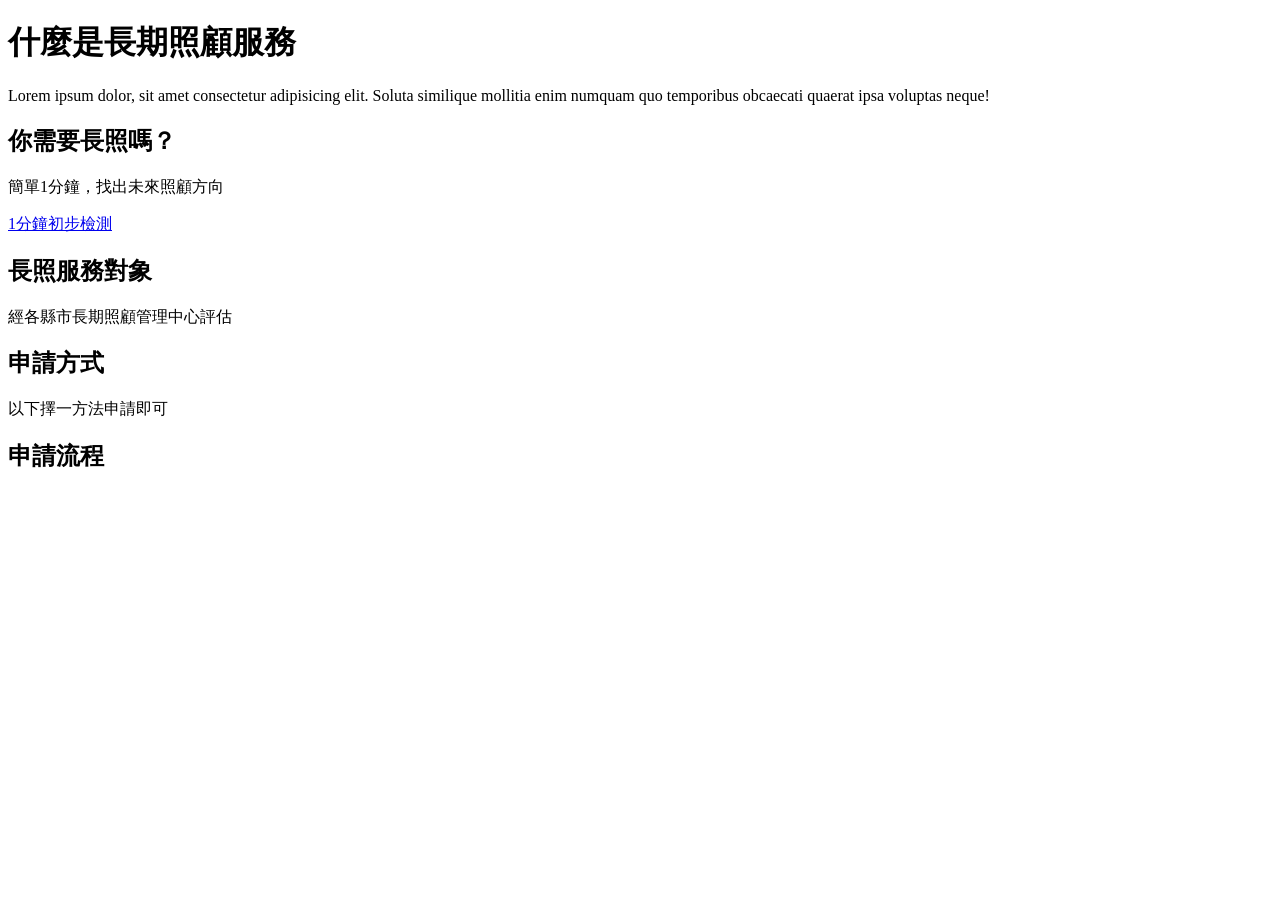
==== apply.html @ 3892841f "明天要做" ====
<!DOCTYPE html>
<html lang="zh-TW">

<head>
    <meta charset="UTF-8">
    <meta name="viewport" content="width=device-width, initial-scale=1.0">
    <title>長照資訊網</title>
</head>

<body>
    <div class="site-wrapper">
        <!-- 頁首2個導覽列 -->
        <header>
            <div class="header-top"></div>
            <div class="main-nav"></div>
        </header>

        <!-- 內容區 -->
        <main>
            <!-- 長照說明 -->
            <div class="apply-intro">
                <h1>什麼是長期照顧服務</h1>
                <p>Lorem ipsum dolor, sit amet consectetur adipisicing elit. Soluta similique mollitia enim numquam quo
                    temporibus obcaecati quaerat ipsa voluptas neque!</p>
            </div>
            <!-- 自我檢測 -->
            <div class="self-check">
                <h2>你需要長照嗎？</h2>
                <p>簡單1分鐘，找出未來照顧方向</p>
                <a href="#">1分鐘初步檢測</a>
            </div>
            <!-- 長照服務對象 -->
             <div class="users">
                <h2>長照服務對象</h2>
                <p>經各縣市長期照顧管理中心評估</p>
                <!-- 服務對象卡片 -->
                <div class="users-object"></div>
             </div>
             <!-- 申請方式 -->
              <div class="method">
                <h2>申請方式</h2>
                <p>以下擇一方法申請即可</p>
                <!-- 申請方式卡片 -->
                 <div class="method-object"></div>
              </div>
              <!-- 申請流程 -->
               <div class="process">
                <h2>申請流程</h2>
                <!-- 申請流程卡片 -->
                <div class="process-object"></div>
               </div>
        </main>

        <!-- 頁尾 -->
        <footer>
            <div class="footer-info"></div>
            <div class="copyright"></div>
        </footer>
    </div>
</body>

</html>
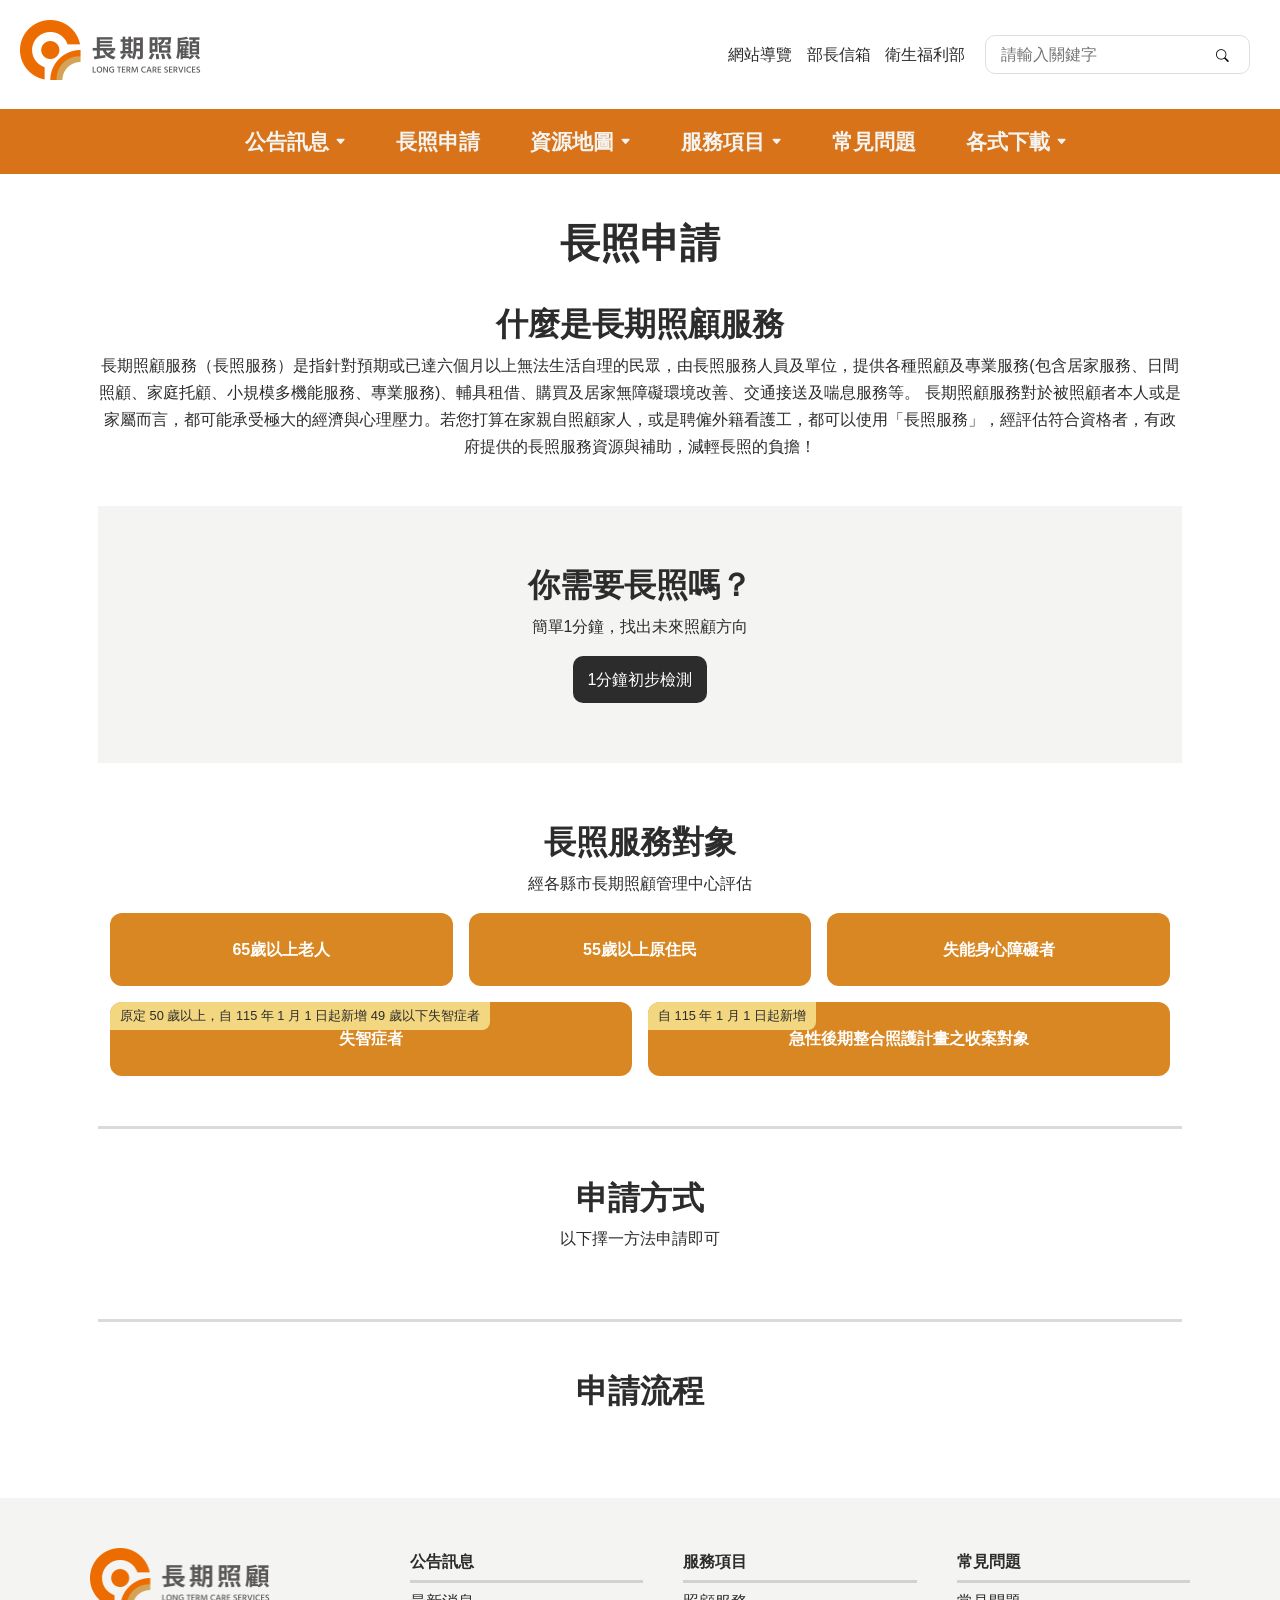
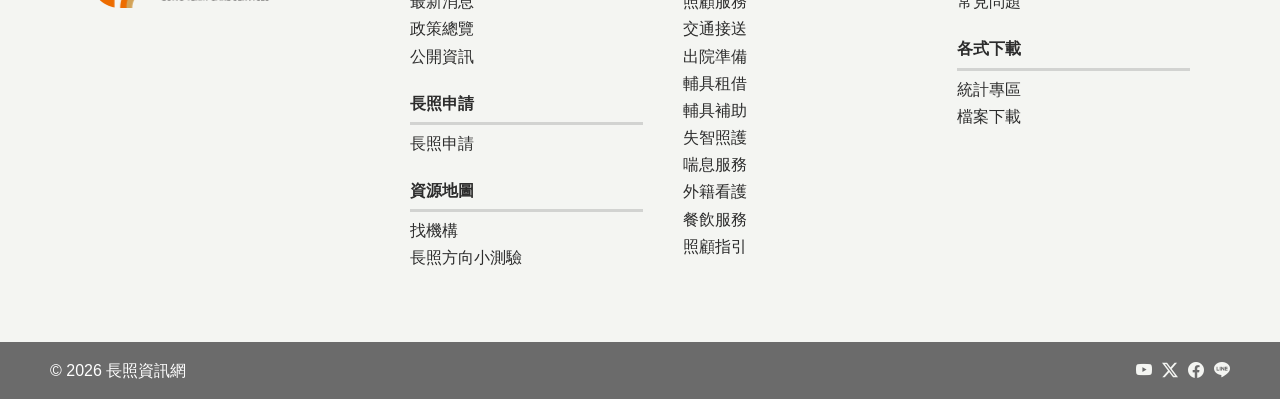
==== commit 43192b27: "長照申請頁版面置中並新增一部分樣式" ====
--- a/apply.html
+++ b/apply.html
@@ -4,59 +4,607 @@
 <head>
     <meta charset="UTF-8">
     <meta name="viewport" content="width=device-width, initial-scale=1.0">
-    <title>長照資訊網</title>
+    <title>長照申請｜長照資訊網</title>
+
+    <!-- Bootstrap5 CSS+Bundle -->
+    <link href="https://cdn.jsdelivr.net/npm/bootstrap@5.1.1/dist/css/bootstrap.min.css" rel="stylesheet"
+        integrity="sha384-F3w7mX95PdgyTmZZMECAngseQB83DfGTowi0iMjiWaeVhAn4FJkqJByhZMI3AhiU" crossorigin="anonymous">
+    <script src="https://cdn.jsdelivr.net/npm/bootstrap@5.0.0/dist/js/bootstrap.bundle.min.js"
+        integrity="sha384-p34f1UUtsS3wqzfto5wAAmdvj+osOnFyQFpp4Ua3gs/ZVWx6oOypYoCJhGGScy+8"
+        crossorigin="anonymous"></script>
+
+    <!-- Bootstrap icons -->
+    <link rel="stylesheet" href="https://cdn.jsdelivr.net/npm/bootstrap-icons@1.13.1/font/bootstrap-icons.min.css">
+
+    <!-- header+footer css -->
+    <link rel="stylesheet" href="./css/header+footer.css">
+
+    <!-- index css -->
+    <link rel="stylesheet" href="./css/apply.css">
+
+    <!-- 瀏覽器favicon -->
+    <link rel="icon" href="./image/favicon.png">
 </head>
 
 <body>
     <div class="site-wrapper">
-        <!-- 頁首2個導覽列 -->
+        <!-- 頁首導覽列 -->
         <header>
-            <div class="header-top"></div>
-            <div class="main-nav"></div>
+            <!-- ====== -->
+            <!-- 電腦版 -->
+            <!-- ====== -->
+            <div class="desktop-header">
+
+                <!-- 第1個導覽列 -->
+                <div class="header-top">
+
+                    <!-- logo -->
+                    <a class="logo" href="./index.html">
+                        <h1><img src="./image/logo.png" alt="長照資訊網"></h1>
+                    </a>
+
+                    <!-- 上方選單最右側 -->
+                    <div class="desktop-quick-links">
+
+                        <!-- 工具連結 -->
+                        <div class="header-links">
+                            <a href="#">網站導覽</a>
+                            <a href="https://www.email.mohw.gov.tw/">部長信箱</a>
+                            <a href="https://www.mohw.gov.tw/">衛生福利部</a>
+                        </div>
+
+                        <!-- 搜尋 -->
+                        <form class="search-form">
+                            <input type="search" id="search" placeholder="請輸入關鍵字">
+                            <button type="submit"><i class="bi bi-search"></i></button>
+                        </form>
+
+                    </div>
+
+                </div>
+
+            </div>
+
+            <!-- ====== -->
+            <!-- 手機版 -->
+            <!-- ====== -->
+            <div class="mobile-header">
+
+                <!-- 手機上方 -->
+                <div class="mobile-header-top">
+                    <!-- 搜尋 -->
+                    <button type="button" class="mobile-search">
+                        <i class="bi bi-search"></i>
+                    </button>
+                    <!-- Logo -->
+                    <a class="logo" href="./index.html">
+                        <img src="./image/logo.png" alt="長照服務專區">
+                    </a>
+                    <!-- 漢堡按鈕 -->
+                    <button type="button" class="menu-button">
+                        <i class="bi bi-list"></i>
+                    </button>
+                </div>
+
+                <!-- 搜尋框 -->
+                <form class="mobile-search-form">
+                    <div class="mobile-search-content">
+                        <label for="mobile-search">網站搜尋</label>
+                        <input type="search" id="mobile-search" placeholder="請輸入關鍵字">
+                        <button type="submit">搜尋</button>
+                    </div>
+                </form>
+
+                <!-- 手機選單 -->
+                <nav class="mobile-nav">
+
+                    <!-- 主要導覽列 -->
+                    <ul class="mobile-main-menu">
+
+                        <!-- 公告訊息 -->
+                        <li class="mobile-menu-title">
+                            <div class="mobile-main-menu-btn">
+                                <button type="button" class="menu-title">
+                                    公告訊息 <i class="bi bi-chevron-right"></i>
+                                </button>
+                            </div>
+                            <ul>
+                                <li><a href="./notice.html?category=news">最新消息</a></li>
+                                <li><a href="./notice.html?category=policy">政策總覽</a></li>
+                                <li><a href="./notice.html?category=info">公開資訊</a></li>
+                            </ul>
+                        </li>
+
+                        <!-- 長照申請 -->
+                        <li class="mobile-menu-title">
+                            <a href="./apply.html">長照申請</a>
+                        </li>
+
+                        <!-- 資源地圖 -->
+                        <li class="mobile-menu-title">
+                            <div class="mobile-main-menu-btn">
+                                <button type="button" class="menu-title">
+                                    資源地圖
+                                    <i class="bi bi-chevron-right"></i>
+                                </button>
+                            </div>
+                            <ul>
+                                <li><a href="./find.html">找機構</a></li>
+                                <li><a href="./self-check.html">長照方向小測驗</a></li>
+                            </ul>
+                        </li>
+
+                        <!-- 服務項目 -->
+                        <li class="mobile-menu-title">
+                            <div class="mobile-main-menu-btn">
+                                <button type="button" class="menu-title">
+                                    服務項目
+                                    <i class="bi bi-chevron-right"></i>
+                                </button>
+                            </div>
+                            <ul>
+                                <li>
+                                    <button type="button" class="menu-subtitle">
+                                        照顧服務
+                                    </button>
+                                    <ul>
+                                        <li><a href="#">居家服務</a></li>
+                                        <li><a href="#">日間照顧</a></li>
+                                        <li><a href="#">家庭托顧</a></li>
+                                        <li><a href="#">住宿式長照</a></li>
+                                        <li><a href="#">小規模多機能</a></li>
+                                        <li><a href="#">社區整體照顧</a></li>
+                                    </ul>
+                                </li>
+                                <li>
+                                    <button type="button" class="menu-subtitle">
+                                        輔具相關
+                                    </button>
+                                    <ul>
+                                        <li><a href="#">輔具租借</a></li>
+                                        <li><a href="#">輔具補助</a></li>
+                                    </ul>
+                                </li>
+                                <li>
+                                    <button type="button" class="menu-subtitle">
+                                        其他服務
+                                    </button>
+                                    <ul>
+                                        <li><a href="#">交通接送</a></li>
+                                        <li><a href="#">出院準備</a></li>
+                                        <li><a href="#">失智照護</a></li>
+                                        <li><a href="#">喘息服務</a></li>
+                                        <li><a href="#">外籍看護</a></li>
+                                        <li><a href="#">餐飲服務</a></li>
+                                        <li><a href="#">照顧指引</a></li>
+                                    </ul>
+                                </li>
+                            </ul>
+                        </li>
+
+                        <!-- 常見問題 -->
+                        <li class="mobile-menu-title">
+                            <a href="#">常見問題</a>
+                        </li>
+
+                        <!-- 各式下載 -->
+                        <li class="mobile-menu-title">
+                            <div class="mobile-main-menu-btn">
+                                <button type="button" class="menu-title">
+                                    各式下載
+                                    <i class="bi bi-chevron-right"></i>
+                                </button>
+                            </div>
+                            <ul>
+                                <li>
+                                    <button type="button" class="menu-subtitle">
+                                        統計專區
+                                    </button>
+                                    <ul>
+                                        <li><a href="#">長照3.0相關統計表</a></li>
+                                        <li><a href="#">長照2.0相關統計表</a></li>
+                                    </ul>
+                                </li>
+                                <li>
+                                    <button type="button" class="menu-subtitle">
+                                        檔案下載
+                                    </button>
+                                    <ul>
+                                        <li><a href="#">長照識別LOGO及相關標章</a></li>
+                                        <li><a href="#">各式影音、平面文宣及活動</a></li>
+                                        <li><a href="#">授權說明</a></li>
+                                    </ul>
+                                </li>
+                            </ul>
+                        </li>
+                    </ul>
+
+                    <!-- 次要導覽列 -->
+                    <div class="mobile-quick-links">
+                        <a href="#">網站導覽</a>
+                        <a href="#">部長信箱</a>
+                        <a href="#">衛生福利部</a>
+                    </div>
+                </nav>
+
+            </div>
+
         </header>
+
+        <!-- 電腦版第2個導覽列 -->
+        <nav class="main-nav">
+            <ul>
+                <!-- 公告訊息 -->
+                <li>
+                    <button type="button">公告訊息 <i class="bi bi-caret-down-fill"></i></button>
+                    <ul class="submenu">
+                        <li><a href="./notice.html?category=news">最新消息</a></li>
+                        <li><a href="./notice.html?category=policy">政策總覽</a></li>
+                        <li><a href="./notice.html?category=info">公開資訊</a></li>
+                    </ul>
+                </li>
+
+                <!-- 長照申請 -->
+                <li>
+                    <a href="./apply.html">長照申請</a>
+                </li>
+
+                <!-- 資源地圖 -->
+                <li>
+                    <button type="button">資源地圖 <i class="bi bi-caret-down-fill"></i></button>
+                    <ul class="submenu">
+                        <li><a href="./find.html">找機構</a></li>
+                        <li><a href="./self-check.html">長照方向小測驗</a></li>
+                    </ul>
+                </li>
+
+
+                <!-- 服務項目 -->
+                <li class="mega-menu">
+                    <button type="button">服務項目 <i class="bi bi-caret-down-fill"></i></button>
+                    <ul class="mega-menu-list">
+
+                        <!-- 照顧服務 -->
+                        <li>
+                            <button type="button">照顧服務</button>
+                            <ul class="mega-submenu">
+                                <li><a href="#">居家服務</a></li>
+                                <li><a href="#">日間照顧</a></li>
+                                <li><a href="#">家庭托顧</a></li>
+                                <li><a href="#">住宿式長照</a></li>
+                                <li><a href="#">小規模多機能</a></li>
+                                <li><a href="#">社區整體照顧</a></li>
+                            </ul>
+                        </li>
+
+                        <!-- 輔具相關 -->
+                        <li>
+                            <button type="button">輔具相關</button>
+                            <ul class="mega-submenu">
+                                <li><a href="#">輔具租借</a></li>
+                                <li><a href="#">輔具補助</a></li>
+                            </ul>
+                        </li>
+
+                        <!-- 其他服務 -->
+                        <li>
+                            <button type="button">其他服務</button>
+                            <ul class="mega-submenu">
+                                <li><a href="#">交通接送</a></li>
+                                <li><a href="#">出院準備</a></li>
+                                <li><a href="#">失智照護</a></li>
+                                <li><a href="#">喘息服務</a></li>
+                                <li><a href="#">外籍看護</a></li>
+                                <li><a href="#">餐飲服務</a></li>
+                                <li><a href="#">照顧指引</a></li>
+                            </ul>
+                        </li>
+
+                    </ul>
+                </li>
+
+                <!-- 常見問題 -->
+                <li>
+                    <a href="#">常見問題</a>
+                </li>
+
+                <!-- 各式下載 -->
+                <li class="mega-menu">
+                    <button type="button">各式下載 <i class="bi bi-caret-down-fill"></i></button>
+                    <ul class="mega-menu-list">
+                        <!-- 統計專區 -->
+                        <li>
+                            <button type="button">統計專區</button>
+                            <ul class="mega-submenu">
+                                <li><a href="#">長照3.0相關統計表</a></li>
+                                <li><a href="#">長照2.0相關統計表</a></li>
+                            </ul>
+                        </li>
+                        <!-- 檔案下載 -->
+                        <li>
+                            <button type="button">檔案下載</button>
+                            <ul class="mega-submenu">
+                                <li><a href="#">長照識別LOGO及相關標章</a></li>
+                                <li><a href="#">各式影音、平面文宣及活動</a></li>
+                                <li><a href="#">授權說明</a></li>
+                            </ul>
+                        </li>
+                    </ul>
+                </li>
+            </ul>
+        </nav>
 
         <!-- 內容區 -->
         <main>
-            <!-- 長照說明 -->
-            <div class="apply-intro">
-                <h1>什麼是長期照顧服務</h1>
-                <p>Lorem ipsum dolor, sit amet consectetur adipisicing elit. Soluta similique mollitia enim numquam quo
-                    temporibus obcaecati quaerat ipsa voluptas neque!</p>
+            <div class="main-container">
+                <div class="apply-title">
+                    <h1>長照申請</h1>
+                </div>
+
+                <!-- 長照說明 -->
+                <div class="apply-intro box">
+                    <h2>什麼是長期照顧服務</h2>
+                    <p>長期照顧服務（長照服務）是指針對預期或已達六個月以上無法生活自理的民眾，由長照服務人員及單位，提供各種照顧及專業服務(包含居家服務、日間照顧、家庭托顧、小規模多機能服務、專業服務)、輔具租借、購買及居家無障礙環境改善、交通接送及喘息服務等。
+                        長期照顧服務對於被照顧者本人或是家屬而言，都可能承受極大的經濟與心理壓力。若您打算在家親自照顧家人，或是聘僱外籍看護工，都可以使用「長照服務」，經評估符合資格者，有政府提供的長照服務資源與補助，減輕長照的負擔！
+                    </p>
+                </div>
+
+                <!-- 自我檢測 -->
+                <section class="self-check-section">
+                    <div class="self-check box">
+                        <h2>你需要長照嗎？</h2>
+                        <p>簡單1分鐘，找出未來照顧方向</p>
+                        <a href="#">1分鐘初步檢測</a>
+                    </div>
+                </section>
+
+                <!-- 長照服務對象 -->
+                <div class="users box">
+                    <h2>長照服務對象</h2>
+                    <p>經各縣市長期照顧管理中心評估</p>
+                    <!-- 服務對象卡片 -->
+                    <div class="container">
+                        <div class="row g-3">
+                            <div class="col-12 col-md-4">
+                                <div class="box2">
+                                    <p class="mt-auto">65歲以上老人</p>
+                                </div>
+                            </div>
+                            <div class="col-12 col-md-4">
+                                <div class="box2">
+                                    <p class="mt-auto">55歲以上原住民</p>
+                                </div>
+                            </div>
+                            <div class="col-12 col-md-4">
+                                <div class="box2">
+                                    <p class="mt-auto">失能身心障礙者</p>
+                                </div>
+                            </div>
+                            <div class="col-12 col-md-6">
+                                <div class="box2">
+                                    <small class="card-badge">原定 50 歲以上，自 115 年 1 月 1 日起新增 49 歲以下失智症者</small>
+                                    <p class="mt-auto">失智症者</p>
+                                </div>
+                            </div>
+                            <div class="col-12 col-md-6">
+                                <div class="box2">
+                                    <small class="card-badge">自 115 年 1 月 1 日起新增</small>
+                                    <p class="mt-auto">急性後期整合照護計畫之收案對象</p>
+                                </div>
+                            </div>
+                        </div>
+                    </div>
+                </div>
+
+                <hr>
+
+                <!-- 申請方式 -->
+                <div class="method box">
+                    <h2>申請方式</h2>
+                    <p>以下擇一方法申請即可</p>
+                    <!-- 申請方式卡片 -->
+                    <div class="method-object"></div>
+                </div>
+
+                <hr>
+
+                <!-- 申請流程 -->
+                <div class="process box">
+                    <h2>申請流程</h2>
+                    <!-- 申請流程卡片 -->
+                    <div class="process-object"></div>
+                </div>
             </div>
-            <!-- 自我檢測 -->
-            <div class="self-check">
-                <h2>你需要長照嗎？</h2>
-                <p>簡單1分鐘，找出未來照顧方向</p>
-                <a href="#">1分鐘初步檢測</a>
+    </div>
+    </main>
+
+    <!-- 頁尾 -->
+    <footer>
+        <div class="footer-info">
+            <div class="footer-logo">
+                <a href="./index.html"><img src="./image/logo.png" alt="長照資訊網"></a>
             </div>
-            <!-- 長照服務對象 -->
-             <div class="users">
-                <h2>長照服務對象</h2>
-                <p>經各縣市長期照顧管理中心評估</p>
-                <!-- 服務對象卡片 -->
-                <div class="users-object"></div>
-             </div>
-             <!-- 申請方式 -->
-              <div class="method">
-                <h2>申請方式</h2>
-                <p>以下擇一方法申請即可</p>
-                <!-- 申請方式卡片 -->
-                 <div class="method-object"></div>
-              </div>
-              <!-- 申請流程 -->
-               <div class="process">
-                <h2>申請流程</h2>
-                <!-- 申請流程卡片 -->
-                <div class="process-object"></div>
-               </div>
-        </main>
-
-        <!-- 頁尾 -->
-        <footer>
-            <div class="footer-info"></div>
-            <div class="copyright"></div>
-        </footer>
+
+            <div class="footer-menu">
+                <ul>
+                    <div class="footer-menu-column">
+                        <!-- 公告訊息 -->
+                        <li>
+                            <p>公告訊息</p>
+                            <hr>
+                            <ul>
+                                <li><a href="./notice.html">最新消息</a></li>
+                                <li><a href="./notice.html">政策總覽</a></li>
+                                <li><a href="./notice.html">公開資訊</a></li>
+                            </ul>
+                        </li>
+
+                        <!-- 長照申請 -->
+                        <li>
+                            <p>長照申請</p>
+                            <hr>
+                            <ul>
+                                <li><a href="./apply.html">長照申請</a></li>
+                            </ul>
+                        </li>
+
+                        <!-- 資源地圖 -->
+                        <li>
+                            <p>資源地圖</p>
+                            <hr>
+                            <ul>
+                                <li><a href="./find.html">找機構</a></li>
+                                <li><a href="./self-check.html">長照方向小測驗</a></li>
+                            </ul>
+                        </li>
+                    </div>
+
+                    <div class="footer-menu-column">
+                        <!-- 服務項目 -->
+                        <li>
+                            <p>服務項目</p>
+                            <hr>
+                            <ul>
+                                <li><a href="#">照顧服務</a></li>
+                                <li><a href="#">交通接送</a></li>
+                                <li><a href="#">出院準備</a></li>
+                                <li><a href="#">輔具租借</a></li>
+                                <li><a href="#">輔具補助</a></li>
+                                <li><a href="#">失智照護</a></li>
+                                <li><a href="#">喘息服務</a></li>
+                                <li><a href="#">外籍看護</a></li>
+                                <li><a href="#">餐飲服務</a></li>
+                                <li><a href="#">照顧指引</a></li>
+                            </ul>
+                        </li>
+                    </div>
+
+                    <div class="footer-menu-column">
+                        <!-- 常見問題 -->
+                        <li>
+                            <p>常見問題</p>
+                            <hr>
+                            <ul>
+                                <li><a href="#">常見問題</a></li>
+                            </ul>
+                        </li>
+
+                        <!-- 各式下載 -->
+                        <li>
+                            <p>各式下載</p>
+                            <hr>
+                            <ul>
+                                <li><a href="#">統計專區</a></li>
+                                <li><a href="#">檔案下載</a></li>
+                            </ul>
+                        </li>
+                    </div>
+
+                </ul>
+            </div>
+        </div>
+        <div class="copyright">
+            <p>&copy; 2026 長照資訊網</p>
+            <div class="social-media">
+                <a href="#"><i class="bi bi-youtube"></i></a>
+                <a href="#"><i class="bi bi-twitter-x"></i></a>
+                <a href="#"><i class="bi bi-facebook"></i></a>
+                <a href="#"><i class="bi bi-line"></i></a>
+            </div>
+        </div>
+    </footer>
     </div>
+
+    <script>
+        // ================
+        // 取得HTML元素
+        // ================
+
+        // 漢堡選單按鈕
+        const menuButton = document.querySelector('.menu-button');
+
+        // 手機版選單
+        const mobileNav = document.querySelector('.mobile-nav');
+
+        // 搜尋按鈕
+        const searchButton = document.querySelector('.mobile-search');
+
+        // 搜尋框
+        const mobileSearchForm = document.querySelector('.mobile-search-form');
+
+        // 手機漢堡選單內按鈕（公告訊息、資源地圖...）
+        const menuTitles = document.querySelectorAll('.menu-title');
+
+        // ================
+        // 漢堡選單
+        // ================
+
+        menuButton.addEventListener('click', function () {
+            // 開啟+關閉 mobile-nav
+            mobileNav.classList.toggle('active');
+            // 關閉 search-form
+            mobileSearchForm.classList.remove('active');
+            // 控制 body 滾動
+            updateBodyScroll();
+        })
+
+
+        // ================
+        // 搜尋按鈕
+        // ================
+
+        searchButton.addEventListener('click', function () {
+            // 開啟+關閉 search-form
+            mobileSearchForm.classList.toggle('active');
+            // 關閉 mobile-nav
+            mobileNav.classList.remove('active');
+            // 控制 body 滾動
+            updateBodyScroll();
+        })
+
+        // =========================
+        // 漢堡選單內按鈕+第二層選單
+        // =========================
+
+        menuTitles.forEach(function (button) {
+            button.addEventListener('click', function () {
+                const menu = button.parentElement.nextElementSibling;
+
+                // 如果已開啟→關閉
+                if (button.classList.contains('open')) {
+                    button.classList.remove('open');
+                    menu.classList.remove('open');
+                } else {
+                    // 先關閉其他選單
+                    menuTitles.forEach(function (item) {
+                        item.classList.remove('open');
+                        item.parentElement.nextElementSibling.classList.remove('open');
+                    });
+
+                    // 打開目前選單
+                    button.classList.add('open');
+                    menu.classList.add('open');
+                }
+            });
+        })
+
+        function updateBodyScroll() {
+            if (
+                mobileNav.classList.contains('active') || mobileSearchForm.classList.contains('active')
+            ) {
+                document.body.classList.add('menu-open');
+            } else {
+                document.body.classList.remove('menu-open');
+            }
+        }
+
+        // 切換回電腦版的時候解除body鎖定
+        window.addEventListener('resize', function () {
+            if (window.innerWidth > 991) {
+                document.body.classList.remove('menu-open');
+            }
+        });
+    </script>
 </body>
 
 </html>
--- a/css/header+footer.css
+++ b/css/header+footer.css
@@ -0,0 +1,745 @@
+:root {
+    --white: #ffffff;
+    --ink: #2c2c2c;
+    --muted: #6b6b6b;
+    --line: #e6e6e6;
+    --surface: #fafaf8;
+    --soft: #f4f5f2;
+    --sage: #dae1dd;
+    --yellow: #f2d680;
+    --mustard: #d99a25;
+    --orange: #d98723;
+    --deep-orange: #d9731a;
+    --dark: #25231f;
+    --shadow: 0 12px 30px rgba(33, 31, 27, .07);
+    --radius: 18px;
+    --max: 1180px;
+}
+
+* {
+    margin: 0;
+    padding: 0;
+    box-sizing: border-box;
+    /* outline: 1px solid red; */
+}
+
+
+html,
+body {
+    width: 100%;
+    height: 100%;
+    /* overflow-x: hidden; */
+}
+
+html {
+    scroll-behavior: smooth;
+}
+
+body {
+    display: block;
+    font-family: sans-serif;
+    font-size: 1em;
+    line-height: 1.7;
+    background-color: #fff;
+    color: var(--ink);
+}
+
+body.menu-open {
+    overflow: hidden;
+}
+
+/* ======= */
+/* 上方選單 */
+/* ======= */
+
+.header-top {
+    display: flex;
+    justify-content: space-between;
+    align-items: center;
+    padding: 20px;
+}
+
+.logo img {
+    width: 181px;
+}
+
+.desktop-quick-links {
+    /* border: 1px solid red; */
+    display: flex;
+    align-items: center;
+    padding: 10px;
+}
+
+.header-links {
+    /* border: 1px solid red; */
+    margin-right: 10px;
+}
+
+.header-links>a {
+    margin-left: 10px;
+}
+
+a {
+    text-decoration: none;
+    color: var(--ink);
+}
+
+.search-form {
+    border: 1px solid var(--sage);
+    display: flex;
+    align-items: center;
+    justify-content: center;
+    padding: 5px 10px;
+    border-radius: 10px;
+    margin-left: 10px;
+}
+
+.search-form>input {
+    border: none;
+    outline: none;
+}
+
+.search-form>button {
+    border: none;
+    background-color: transparent;
+}
+
+.search-form>button>i {
+    font-size: 0.8em;
+    padding: 10px;
+}
+
+.search-form input,
+.search-form button {
+    margin-left: 5px;
+}
+
+/* ========= */
+/* 主要導覽列 */
+/* ========= */
+.main-nav {
+    background-color: var(--deep-orange);
+    /* 永遠固定在頁面上方 */
+    position: sticky;
+    top: 0;
+    z-index: 1000;
+}
+
+.main-nav>ul {
+    display: flex;
+    justify-content: center;
+    align-items: center;
+    list-style: none;
+    margin-bottom: 0px;
+}
+
+.main-nav>ul>li {
+    position: relative;
+}
+
+/* 第一層選單 */
+.main-nav>ul>li>a,
+.main-nav>ul>li>button {
+    display: flex;
+    padding: 15px 25px;
+    border: none;
+    background: none;
+    cursor: pointer;
+    font-size: 1.3rem;
+    font-weight: 600;
+    color: var(--soft);
+    align-items: center;
+    gap: 6px;
+
+    transition: background-color 0.3s ease;
+}
+
+/* 滑鼠移到第一層選單按鈕 顯示出淺色按鈕樣式 */
+.main-nav>ul>li>a:hover,
+.main-nav>ul>li>button:hover {
+    background-color: var(--mustard);
+    border-radius: 10px;
+}
+
+/* 第一層選單三角形稍微縮小 */
+.main-nav .bi {
+    font-size: .7rem;
+}
+
+/* 第二層選單 */
+.main-nav>ul>li>.submenu,
+.mega-menu>.mega-menu-list {
+    /* 預設隱藏 */
+    opacity: 0;
+    visibility: hidden;
+
+    list-style: none;
+    position: absolute;
+    top: 100%;
+    left: 0;
+    margin-top: 5px;
+    padding: 10px;
+    min-width: 180px;
+    background-color: #fff;
+    box-shadow: var(--shadow);
+    border-radius: 20px;
+
+    transform: translateY(-5px);
+
+    transition:
+        opacity 0.3s ease,
+        transform 0.3s ease,
+        visibility 0.3s ease;
+
+}
+
+/* 製作一個透明物件 避免滑鼠還沒移到第二層選單就跳掉 */
+.main-nav>ul>li>.submenu::before,
+.mega-menu>.mega-menu-list::before {
+    content: '';
+    position: absolute;
+    top: -5px;
+    left: 0;
+    width: 100%;
+    height: 20px;
+}
+
+/* 滑鼠移到第一層 顯示第二層 */
+.main-nav>ul>li:hover>.submenu,
+.mega-menu:hover>.mega-menu-list {
+    opacity: 1;
+    visibility: visible;
+}
+
+.main-nav>ul>li:hover>.submenu {
+    transform: translateY(0);
+}
+
+/* 第二層項目 */
+.main-nav .submenu>li {
+    position: relative;
+}
+
+/* 第二層按鈕樣式 */
+.main-nav .submenu a,
+.main-nav .submenu button,
+.mega-menu .mega-menu-list a,
+.mega-menu .mega-menu-list button {
+    display: block;
+    width: 100%;
+    padding: 10px 15px;
+    border: none;
+    background: none;
+    text-align: left;
+    white-space: nowrap;
+    cursor: pointer;
+}
+
+/* ================== */
+/* ==== megamenu ==== */
+/* ================== */
+
+/* megamenu的第二層 */
+.mega-menu>.mega-menu-list {
+    width: 600px;
+    /*各式下載會超出視窗範圍*/
+    padding: 25px;
+    display: flex;
+    gap: 40px;
+
+    left: 50%;
+    transform: translateX(-50%) translateY(-5px);
+}
+
+/* megamenu的第二層標題加粗 */
+.mega-menu-list>li>button {
+    font-weight: 600;
+    color: var(--deep-orange);
+}
+
+/* megamenu的第二層選單等寬 */
+.mega-menu-list>li {
+    flex: 1;
+}
+
+/* megamenu獨立控制的動態（置中向下展開） */
+.mega-menu:hover>.mega-menu-list {
+    transform: translateX(-50%) translateY(0);
+}
+
+/* 同屬megamenu但各式下載的選單會超出螢幕範圍 所以往左挪 */
+.mega-menu:last-child>.mega-menu-list {
+    transform: translateX(-85%) translateY(-5px);
+}
+
+/* 各式下載選單動態（向下展開） */
+.mega-menu:last-child:hover>.mega-menu-list {
+    transform: translateX(-85%) translateY(0);
+}
+
+/* megamenu的第三層 */
+.mega-menu-list .mega-submenu {
+    display: block;
+    position: static;
+    padding: 0;
+    margin-top: 5px;
+    min-width: auto;
+    box-shadow: none;
+}
+
+/* megamenu的第三層項目 */
+.mega-submenu>li {
+    list-style: none;
+}
+
+/* ====== */
+/* 手機版 */
+/* ====== */
+.mobile-header {
+    display: none;
+}
+
+@media (max-width: 991px) {
+
+    /* <991時隱藏電腦版header和放在外面的main-nav */
+    .desktop-header {
+        display: none;
+    }
+
+    .main-nav {
+        display: none;
+    }
+
+    /* <991時顯示手機版header */
+    .mobile-header {
+        display: block;
+        padding-top: 70px;
+    }
+
+    /* ===== 手機上方 ===== */
+    /* 上方選單grid排列 */
+    .mobile-header-top {
+        display: grid;
+        grid-template-columns: 1fr auto 1fr;
+        align-items: center;
+        
+        height: 70px;
+        padding: 0 20px;
+
+        align-items: center;
+
+        background-color: #fff;
+        position: fixed;
+        top: 0;
+        left: 0;
+        width: 100%;
+        z-index: 1000;
+        border-bottom: 1px solid var(--soft);
+    }
+
+    /* 搜尋靠左 */
+    .mobile-search {
+        justify-self: start;
+    }
+
+    /* 漢堡選單按鈕靠右 */
+    .menu-button {
+        justify-self: end;
+    }
+
+    /* LOGO大小調整 */
+    .mobile-header .logo img {
+        display: block;
+        width: 140px;
+    }
+
+    /* ===== 漢堡選單+搜尋框 ===== */
+    /* 搜尋按鈕+漢堡選單 清除預設按鈕樣式 */
+    .mobile-search,
+    .menu-button {
+        border: none;
+        background: none;
+        color: var(--ink);
+        font-size: 1.5rem;
+        cursor: pointer;
+    }
+
+    /* 搜尋按鈕+漢堡選單 預設隱藏 */
+    .mobile-search-form,
+    .mobile-nav {
+        position: fixed;
+        top: 70px;
+        left: 0;
+        width: 100%;
+        height: calc(100vh - 70px);
+        overflow-y: auto;
+
+        background-color: var(--deep-orange);
+        opacity: 0;
+        visibility: hidden;
+        transform: translateY(-10px);
+
+        transition:
+            opacity 0.3s ease,
+            transform 0.3s ease,
+            visibility 0.3s ease;
+
+        z-index: 999;
+    }
+
+    /* 搜尋按鈕+漢堡選單 漸漸向下展開 */
+    .mobile-search-form.active,
+    .mobile-nav.active {
+        opacity: 1;
+        visibility: visible;
+        transform: translateY(0);
+    }
+
+    /* ===== 搜尋框樣式 ===== */
+    .mobile-search-content {
+        width: 100%;
+        max-width: 100%;
+        margin: 0 auto;
+
+        display: flex;
+        align-items: center;
+        gap: 10px;
+
+        padding: 20px;
+        color: #fff;
+    }
+
+    /* 搜尋框 */
+    #mobile-search {
+        flex: 1;
+        min-width: 0;
+
+        padding: 10px 15px;
+
+        border: 1px solid var(--sage);
+        border-radius: 10px;
+        outline: none;
+    }
+
+    /* 搜尋按鈕 */
+    .mobile-search-content button {
+        flex-shrink: 0;
+
+        padding: 10px 18px;
+
+        border: none;
+        border-radius: 10px;
+
+        background-color: var(--ink);
+        color: #fff;
+
+        cursor: pointer;
+
+        transition: background-color 0.3s ease;
+    }
+
+    .mobile-search-content button:hover {
+        background-color: var(--mustard);
+    }
+
+    /* 漢堡選單內容樣式 */
+    .mobile-main-menu,
+    .mobile-main-menu li {
+        list-style: none;
+    }
+
+    /* 消除漢堡選單ul左方預設空白 */
+    .mobile-main-menu {
+        padding: 10px 20px;
+        margin: 0;
+    }
+
+    /* 漢堡選單內按鈕樣式 */
+    .mobile-main-menu>li>a,
+    .menu-title {
+        border: none;
+        background: none;
+        color: #fff;
+        font-weight: 600;
+    }
+
+    /* 選單按鈕+箭頭占滿整個頁面寬度 */
+    .menu-title,
+    .mobile-main-menu>li>a {
+        width: 100%;
+        display: flex;
+        justify-content: space-between;
+        align-items: center;
+        padding: 10px;
+        border-radius: 20px;
+        /* 背景顏色漸變 */
+        transition: background-color 0.3s ease;
+    }
+
+    /* 滑鼠移入→選單按鈕+箭頭背景顏色漸變 */
+    .menu-title:hover,
+    .mobile-main-menu>li>a:hover {
+        background-color: var(--mustard);
+    }
+
+    /* 漢堡選單內選單文字放大 */
+    .mobile-main-menu>li>a,
+    .menu-title {
+        font-size: 2rem;
+    }
+
+    /* 漢堡選單內箭頭 */
+    .mobile-main-menu-btn .bi {
+        padding-left: 10px;
+        transition: transform 0.2s ease;
+    }
+
+    /* 滑鼠移入→箭頭微微往右移動 */
+    .menu-title:hover .bi {
+        transform: translateX(5px);
+    }
+
+    /* 滑鼠點擊→箭頭漸轉90度 */
+    .menu-title.open .bi {
+        transform: rotate(90deg);
+    }
+
+    /* 漢堡選單第二層預設隱藏 */
+    .mobile-main-menu>li>ul {
+        max-height: 0;
+        overflow: hidden;
+        opacity: 0;
+
+        transition:
+            max-height 0.3s ease,
+            opacity 0.3s ease;
+
+        padding: 0;
+    }
+
+    /* 漢堡選單第二層展開時 */
+    .mobile-main-menu>li>ul.open {
+        max-height: 1000px;
+        opacity: 1;
+    }
+
+    /* 漢堡選單第二層標題樣式（黃色加粗） */
+    .menu-subtitle {
+        width: 100%;
+        margin-top: 10px;
+        padding-left: 12px;
+        display: block;
+        text-align: left;
+        border: none;
+        background: none;
+        font-weight: 600;
+        font-size: 1.5rem;
+        color: var(--yellow)
+    }
+
+    /* 第三層子選單 */
+    .menu-subtitle+ul {
+        padding-left: 0;
+    }
+
+    /* 第三層子選單的每個連結 */
+    .mobile-menu-title>ul>li>a,
+    .menu-subtitle+ul a {
+        display: block;
+        padding: 5px 15px;
+        color: #fff;
+        text-align: left;
+        font-size: 1.2rem;
+        border-radius: 10px;
+        /* 背景顏色漸變 */
+        transition: background-color 0.3s ease;
+    }
+
+    /* 滑鼠移入→子選單按鈕顏色漸變 */
+    .mobile-menu-title>ul>li>a:hover,
+    .menu-subtitle+ul a:hover {
+        background-color: var(--mustard);
+    }
+
+    .mobile-quick-links {
+        padding: 30px;
+
+    }
+
+    .mobile-quick-links a {
+        color: #fff;
+        background-color: var(--ink);
+        border-radius: 20px;
+        padding: 10px 15px;
+        margin-right: 5px;
+
+        transition: background-color 0.3s ease;
+    }
+
+    .mobile-quick-links a:hover {
+        background-color: var(--mustard);
+    }
+
+
+}
+
+
+/* ===== */
+/* 頁尾區 */
+/* ===== */
+footer {
+    background-color: var(--soft);
+    color: var(--ink);
+    margin-top: 50px;
+}
+
+/* 頁尾目錄 */
+.footer-info {
+    display: flex;
+    align-items: flex-start;
+    gap: 60px;
+    padding: 50px;
+    max-width: 1200px;
+    margin: 0 auto;
+}
+
+/* 頁尾logo */
+.footer-info img {
+    width: 180px;
+    max-width: 100%;
+}
+
+/* 右側三欄目錄 */
+.footer-menu {
+    flex: 1;
+    min-width: 0;
+    margin-left: 80px;
+    /* border: 1px solid blue; */
+}
+
+/* 右側三欄橫向排列 */
+.footer-menu>ul {
+    display: flex;
+    justify-content: space-between;
+    gap: 40px;
+    margin: 0;
+    padding: 0;
+    /* border: 1px solid red; */
+}
+
+/* 每一欄 */
+.footer-menu-column {
+    flex: 1;
+    text-align: left;
+    /* border: 1px solid yellow; */
+}
+
+/* 標題+項目都置左 */
+.footer-menu-column ul {
+    padding-left: 0;
+    /* border: 1px solid red; */
+}
+
+.footer-menu-column>li {
+    margin-bottom: 20px;
+    /* border: 1px solid red; */
+}
+
+
+.footer-menu-column>li>hr {
+    margin: 5px 0;
+}
+
+/* 欄位標題加粗 */
+.footer-menu-column>li>p {
+    font-weight: 600;
+    margin-bottom: 5px;
+    /* border: 1px solid red; */
+}
+
+.footer-menu-column>li>ul {
+    /* border: 1px solid red; */
+}
+
+.footer-info ul,
+.footer-info li {
+    list-style: none;
+}
+
+.footer-info a {
+    color: var(--ink);
+    transition: color 0.3s ease;
+}
+
+.footer-info a:hover {
+    color: var(--deep-orange);
+}
+
+
+/* 最下面版權 */
+.copyright {
+    background-color: var(--muted);
+    color: #fff;
+    padding: 15px 50px;
+    display: flex;
+    justify-content: space-between;
+    align-items: center;
+}
+
+.social-media {
+    display: flex;
+    align-items: center;
+    gap: 10px;
+}
+
+.copyright p {
+    margin: 0;
+}
+
+.copyright a {
+    color: var(--soft);
+    transition: color 0.3s ease;
+}
+
+.copyright a:hover {
+    color: var(--yellow);
+}
+
+@media (max-width: 992px) {
+
+    .footer-info{
+        flex-direction: column;
+        align-items: center;
+        padding: 40px 30px;
+        gap: 30px;
+    }
+
+    .footer-menu{
+        width: 100%;
+        margin-left: 0;
+    }
+
+    .footer-menu>ul{
+        justify-content: center;
+        gap: 30px;
+    }
+}
+
+@media (max-width: 576px) {
+
+    .footer-info {
+        padding: 35px 25px;
+    }
+
+    .footer-info img{
+        width: 150px;
+    }
+}
+
+@media (max-width: 576px){
+
+    .copyright{
+        padding: 15px 25px;
+        flex-direction: column;
+    }
+}
--- a/css/apply.css
+++ b/css/apply.css
@@ -0,0 +1,124 @@
+:root {
+    --white: #ffffff;
+    --ink: #2c2c2c;
+    --muted: #6b6b6b;
+    --line: #e6e6e6;
+    --surface: #fafaf8;
+    --soft: #f4f5f2;
+    --sage: #dae1dd;
+    --yellow: #f2d680;
+    --mustard: #d99a25;
+    --orange: #d98723;
+    --deep-orange: #d9731a;
+    --dark: #25231f;
+    --shadow: 0 12px 30px rgba(33, 31, 27, .07);
+    --radius: 18px;
+    --max: 1180px;
+}
+
+/* =========================
+   內容區
+   ========================= */
+
+/* 調整置中 */
+main {
+    width: 100%;
+}
+
+.main-container {
+    width: 100%;
+    max-width: 1180px;
+    margin: 45px auto 30px;
+    padding: 0 48px;
+    box-sizing: border-box;
+    text-align: center;
+}
+
+.main-container h1 {
+    font-weight: 600;
+}
+
+.main-container h2 {
+    font-weight: 600;
+}
+
+/* 調整每個區域上下空間 */
+.main-container .box {
+    padding: 30px 0;
+}
+
+hr {
+    border: 0;
+    height: 3px;
+    background-color: var(--muted);
+    width: 100%;
+    margin: 20px auto;
+
+}
+
+/* 「你需要長照嗎」欄位底色 */
+.self-check-section{
+    width: 100%;
+    background-color: var(--soft);
+    padding: 30px 48px;
+    box-sizing: border-box;
+    text-align: center;
+    margin: 0 0 30px;
+}
+
+.self-check-section a {
+    border-radius: 10px;
+    color: #fff;
+    display: inline-flex;
+    align-items: center;
+    padding: 10px 15px;
+    background-color: var(--ink);
+
+    transition: background-color 0.3s ease;
+}
+
+.self-check-section a:hover {
+    background-color: var(--muted);
+}
+
+/* 「長照服務對象」的純文字卡片 */
+.box2{
+    background-color: var(--orange);
+    color: #fff;
+    width: 100%;
+    height: 100%;
+    min-width: 150px;
+    padding: 24px 16px;
+    border-radius: 12px;
+    box-sizing: border-box;
+    position: relative;
+
+    display: flex;
+    justify-content: center;
+    align-items: center;
+    text-align: center;
+}
+
+/* 小標籤在方塊左上角 */
+.card-badge{
+    position: absolute;
+    top: 0;
+    left: 0;
+
+    font-size: 0.8rem;
+    line-height: 1.4;
+    background-color: var(--yellow);
+    color: var(--ink);
+    border-radius: 12px 0 8px 0;
+
+    max-width: 90%;
+    text-align: left;
+    padding: 5px 10px;
+    box-sizing: border-box;
+}
+
+.box2 p{
+    margin: 0;
+    font-weight: 600;
+    line-height: 1.6;
+}
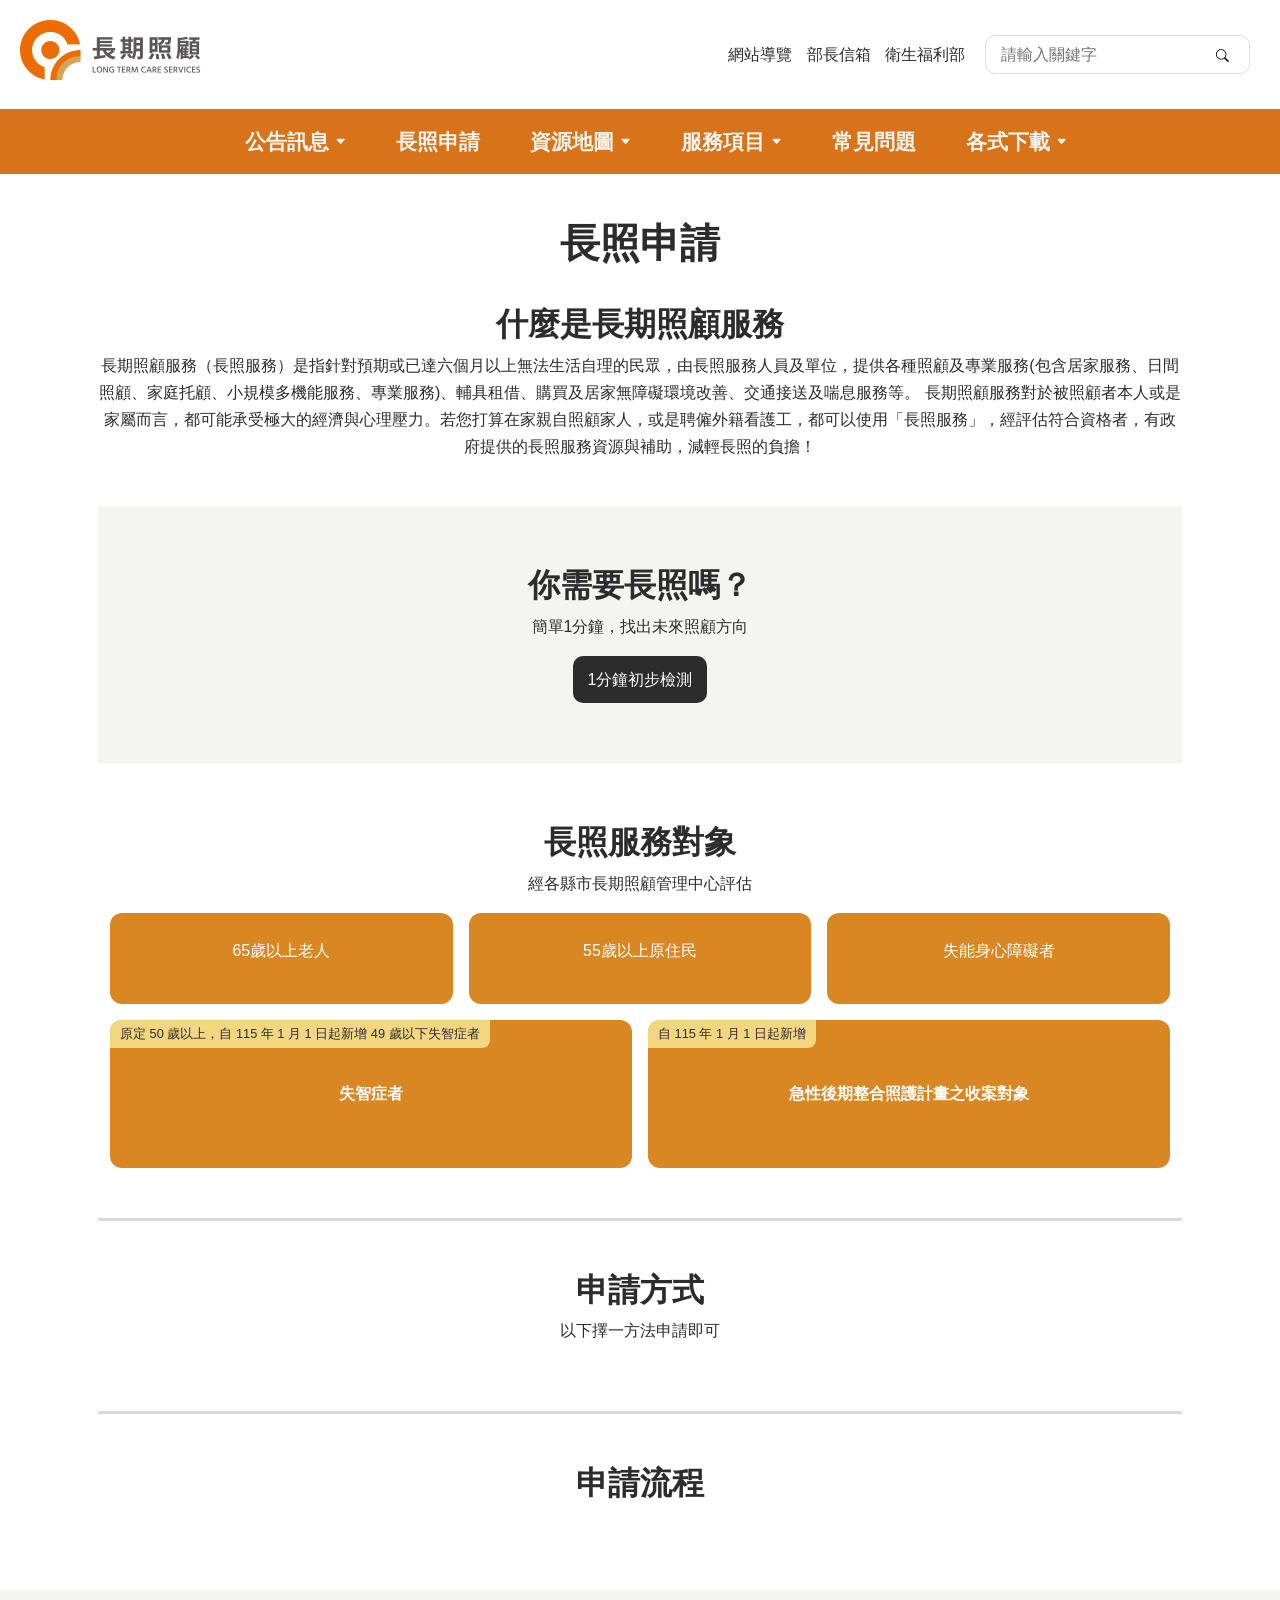
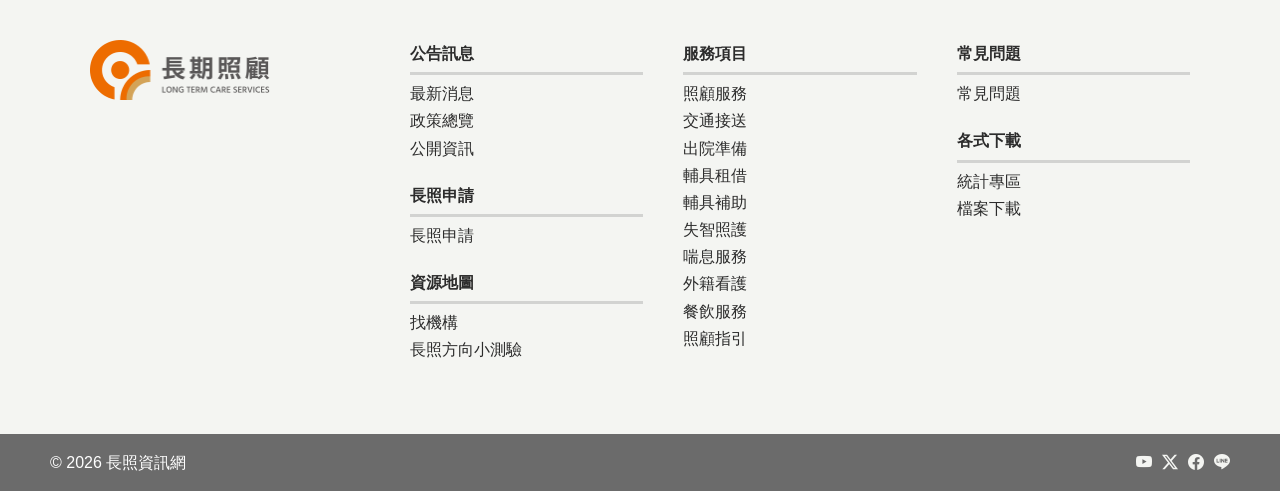
==== commit 46cdf753: "完善長照服務對象裡面文字方塊的css" ====
--- a/apply.html
+++ b/apply.html
@@ -380,16 +380,28 @@
                                     <p class="mt-auto">失能身心障礙者</p>
                                 </div>
                             </div>
+
+                            <!-- 第四張卡片（有小標籤） -->
                             <div class="col-12 col-md-6">
                                 <div class="box2">
-                                    <small class="card-badge">原定 50 歲以上，自 115 年 1 月 1 日起新增 49 歲以下失智症者</small>
-                                    <p class="mt-auto">失智症者</p>
+                                    <small class="card-badge">
+                                        原定 50 歲以上，自 115 年 1 月 1 日起新增 49 歲以下失智症者
+                                    </small>
+                                    <div class="box2-content">
+                                        <p>失智症者</p>
+                                    </div>
                                 </div>
                             </div>
+
+                            <!-- 第五張卡片（有小標籤） -->
                             <div class="col-12 col-md-6">
                                 <div class="box2">
-                                    <small class="card-badge">自 115 年 1 月 1 日起新增</small>
-                                    <p class="mt-auto">急性後期整合照護計畫之收案對象</p>
+                                    <small class="card-badge">
+                                        自 115 年 1 月 1 日起新增
+                                    </small>
+                                    <div class="box2-content">
+                                        <p>急性後期整合照護計畫之收案對象</p>
+                                    </div>
                                 </div>
                             </div>
                         </div>
--- a/css/apply.css
+++ b/css/apply.css
@@ -92,32 +92,38 @@
     border-radius: 12px;
     box-sizing: border-box;
     position: relative;
-
-    display: flex;
-    justify-content: center;
-    align-items: center;
-    text-align: center;
 }
 
-/* 小標籤在方塊左上角 */
+/* 方塊左上角小標籤 */
 .card-badge{
     position: absolute;
     top: 0;
     left: 0;
+
+    display: block;
+    width: fit-content;
+    max-width: 90%;
+    padding: 5px 10px;
+    box-sizing: border-box;
 
     font-size: 0.8rem;
     line-height: 1.4;
     background-color: var(--yellow);
     color: var(--ink);
     border-radius: 12px 0 8px 0;
-
-    max-width: 90%;
     text-align: left;
-    padding: 5px 10px;
-    box-sizing: border-box;
 }
 
-.box2 p{
+.box2-content{
+    display: flex;
+    justify-content: center;
+    align-items: center;
+    text-align: center;
+
+    min-height: 100px;
+}
+
+.box2-content p{
     margin: 0;
     font-weight: 600;
     line-height: 1.6;
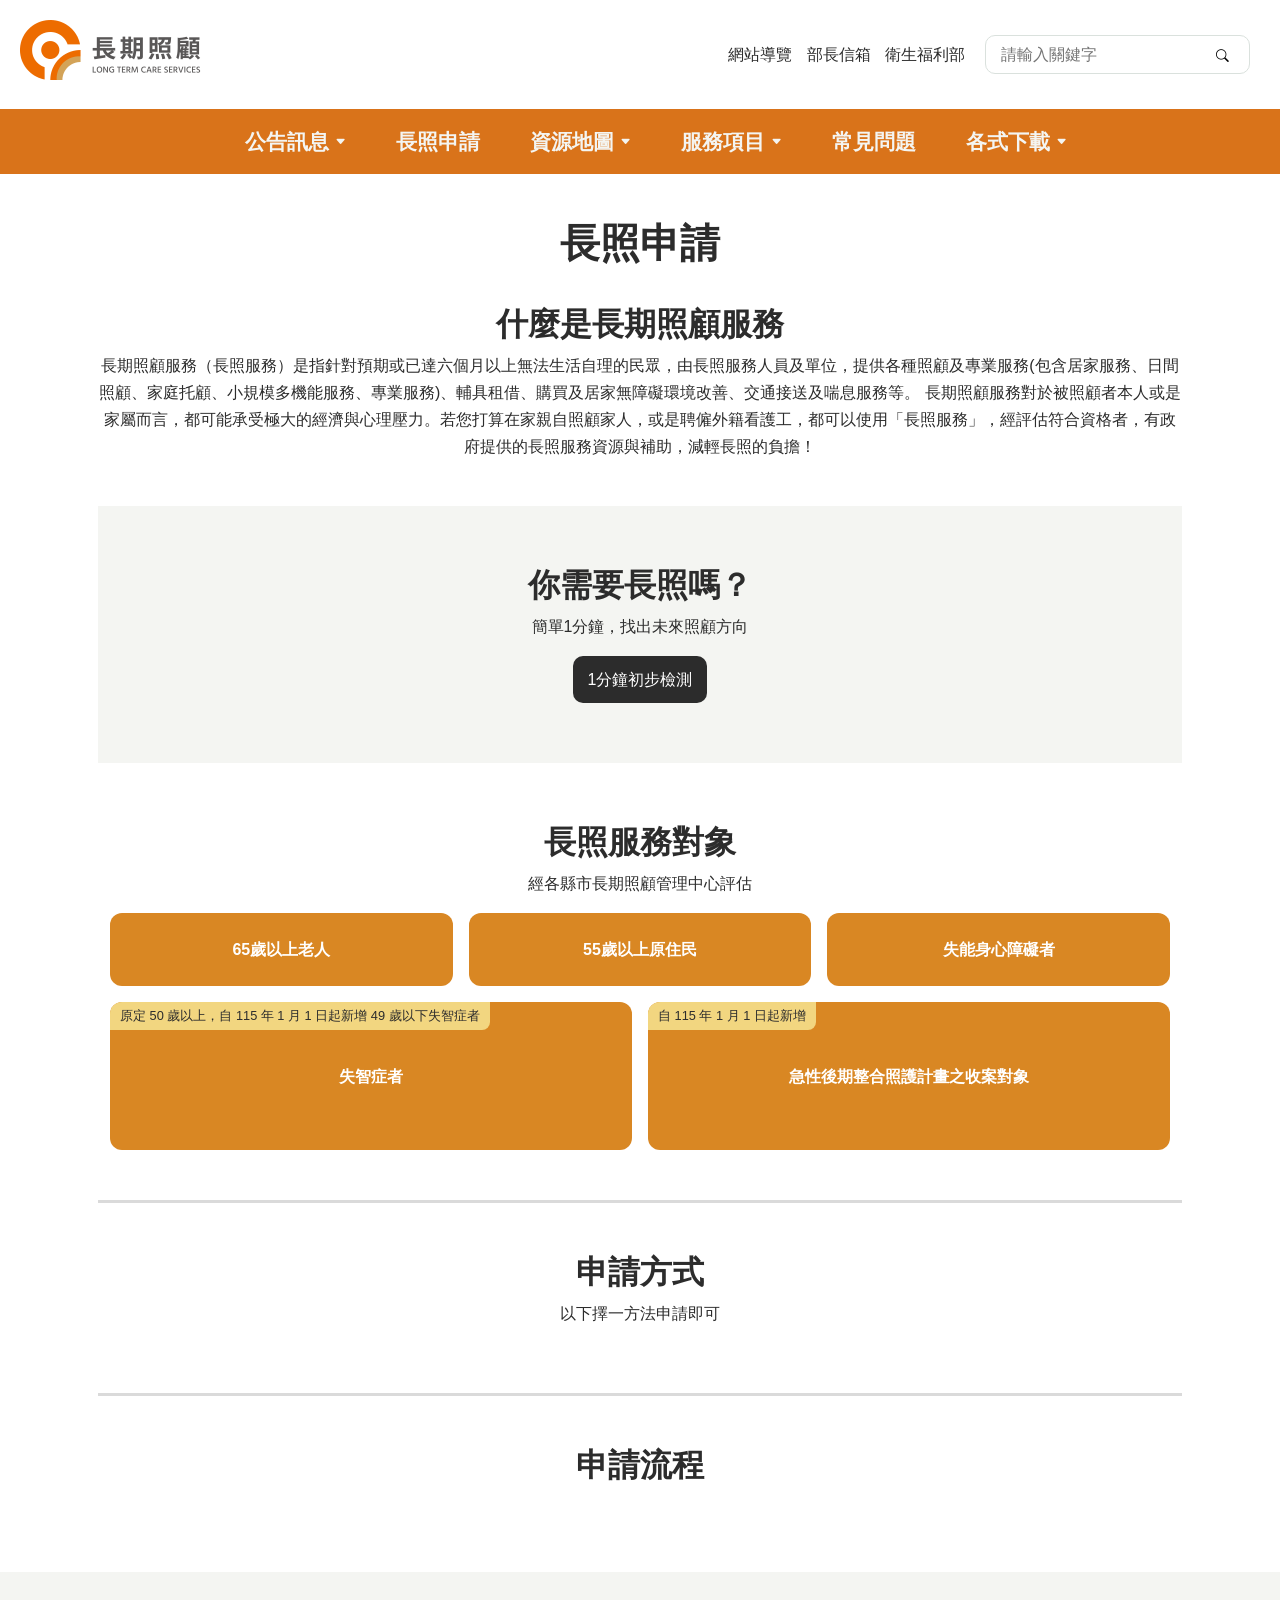
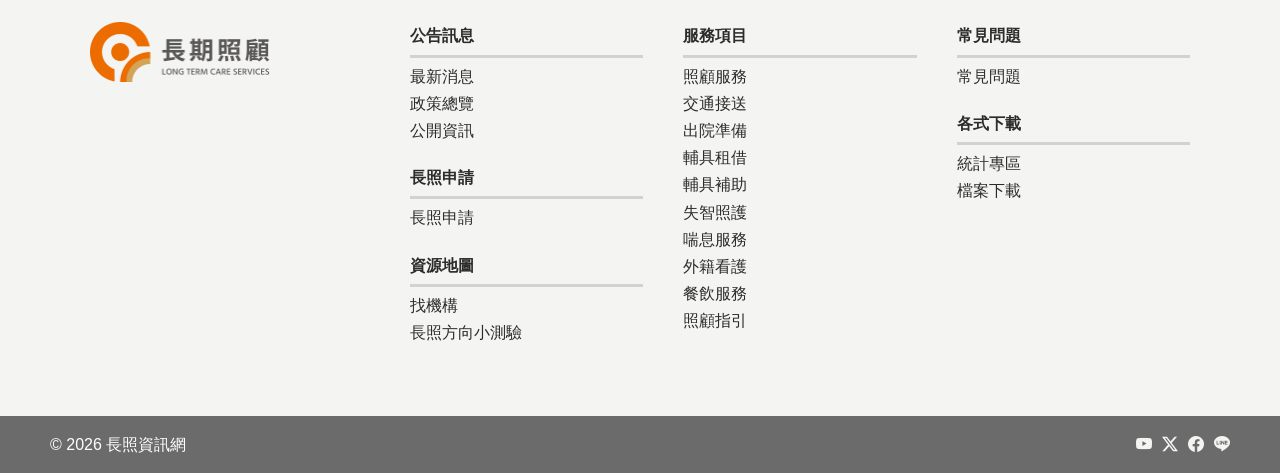
==== commit 62ee1227: "長照服務對象方塊文字置中" ====
--- a/apply.html
+++ b/apply.html
@@ -367,17 +367,17 @@
                         <div class="row g-3">
                             <div class="col-12 col-md-4">
                                 <div class="box2">
-                                    <p class="mt-auto">65歲以上老人</p>
+                                    <p>65歲以上老人</p>
                                 </div>
                             </div>
                             <div class="col-12 col-md-4">
                                 <div class="box2">
-                                    <p class="mt-auto">55歲以上原住民</p>
+                                    <p>55歲以上原住民</p>
                                 </div>
                             </div>
                             <div class="col-12 col-md-4">
                                 <div class="box2">
-                                    <p class="mt-auto">失能身心障礙者</p>
+                                    <p>失能身心障礙者</p>
                                 </div>
                             </div>
 
--- a/css/apply.css
+++ b/css/apply.css
@@ -94,6 +94,17 @@
     position: relative;
 }
 
+.box2 p{
+    display: flex;
+    justify-content: center;
+    align-items: center;
+    text-align: center;
+
+    margin: 0;
+    font-weight: 600;
+    line-height: 1.6;
+}
+
 /* 方塊左上角小標籤 */
 .card-badge{
     position: absolute;
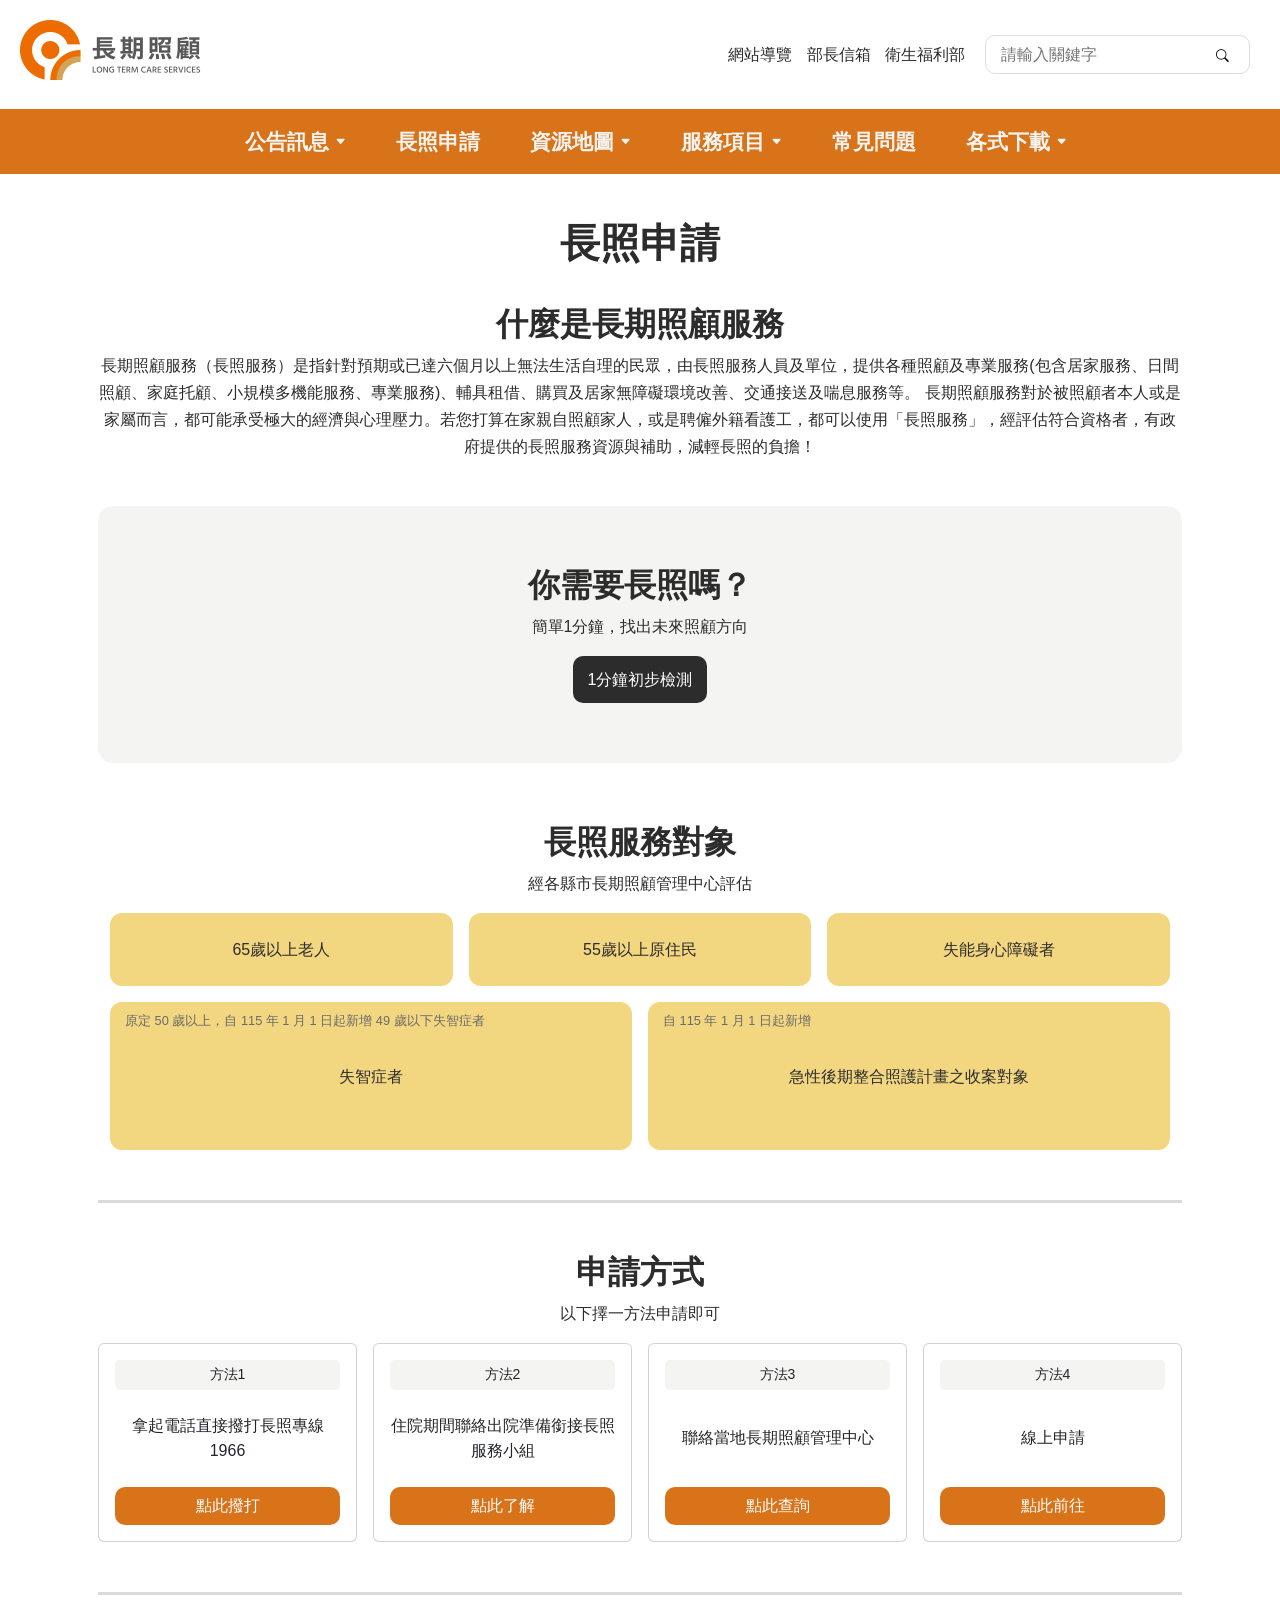
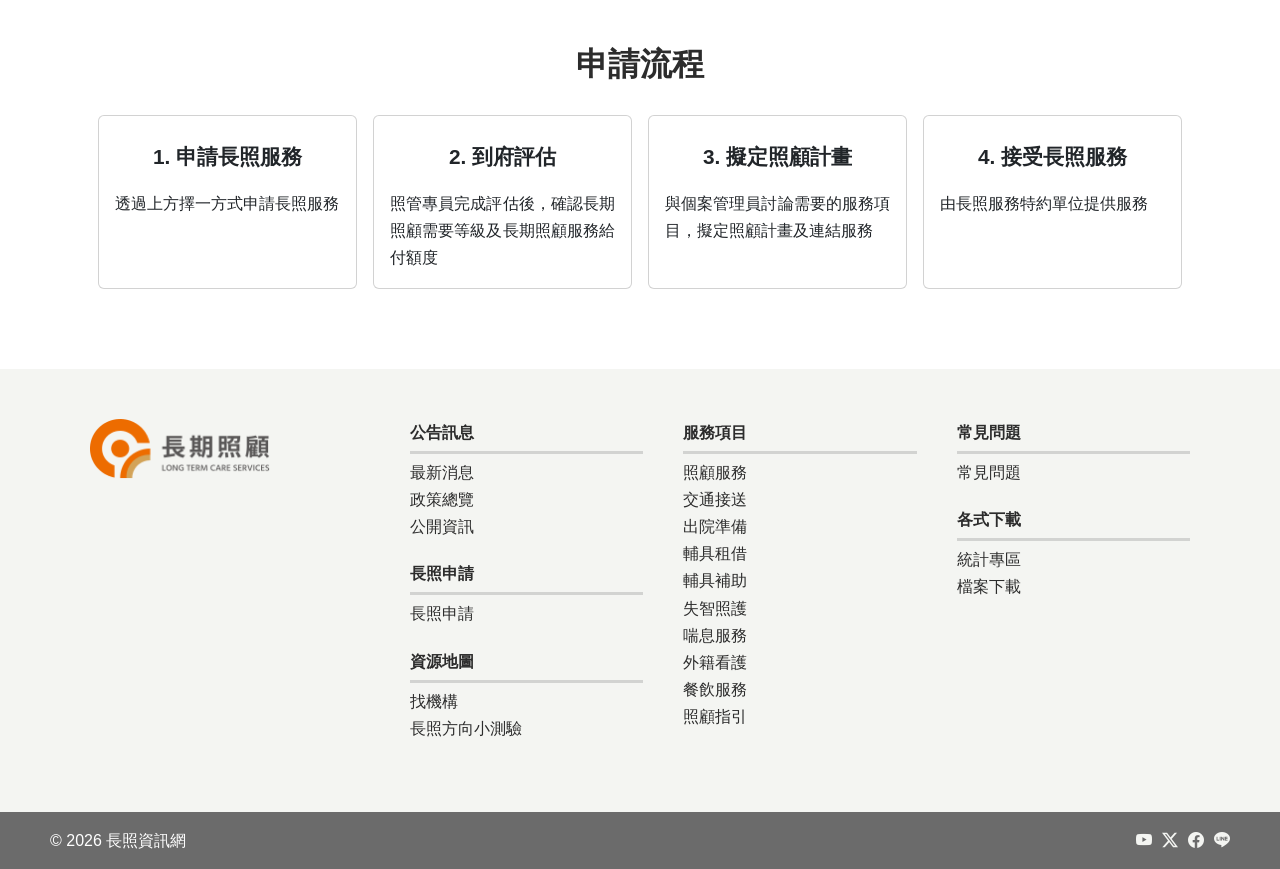
==== commit b0f4c6ec: "長照申請頁面暫時完成" ====
--- a/apply.html
+++ b/apply.html
@@ -337,6 +337,7 @@
         <!-- 內容區 -->
         <main>
             <div class="main-container">
+
                 <div class="apply-title">
                     <h1>長照申請</h1>
                 </div>
@@ -415,7 +416,48 @@
                     <h2>申請方式</h2>
                     <p>以下擇一方法申請即可</p>
                     <!-- 申請方式卡片 -->
-                    <div class="method-object"></div>
+                    <div class="row g-3">
+                        <div class="col-12 col-sm-6 col-md-3">
+                            <div class="card h-100">
+                                <div class="card-body d-flex flex-column">
+                                    <small>方法1</small>
+                                    <span class="card-text">拿起電話直接撥打長照專線1966</span>
+                                    <a href="tel:1966" class="btn mt-auto">點此撥打<i class="bi bi-chevron-right"></i></a>
+                                </div>
+                            </div>
+                        </div>
+
+                        <div class="col-12 col-sm-6 col-md-3">
+                            <div class="card h-100">
+                                <div class="card-body d-flex flex-column">
+                                    <small>方法2</small>
+                                    <span class="card-text">住院期間聯絡出院準備銜接長照服務小組</span>
+                                    <a href="#" class="btn mt-auto">點此了解<i class="bi bi-chevron-right"></i></a>
+                                </div>
+                            </div>
+                        </div>
+
+                        <div class="col-12 col-sm-6 col-md-3">
+                            <div class="card h-100">
+                                <div class="card-body d-flex flex-column">
+                                    <small>方法3</small>
+                                    <span class="card-text">聯絡當地長期照顧管理中心</span>
+                                    <a href="#" class="btn mt-auto">點此查詢<i class="bi bi-chevron-right"></i></a>
+                                </div>
+                            </div>
+                        </div>
+
+                        <div class="col-12 col-sm-6 col-md-3">
+                            <div class="card h-100">
+                                <div class="card-body d-flex flex-column">
+                                    <small>方法4</small>
+                                    <span class="card-text">線上申請</span>
+                                    <a href="#" class="btn mt-auto">點此前往<i class="bi bi-chevron-right"></i></a>
+                                </div>
+                            </div>
+                        </div>
+
+                    </div>
                 </div>
 
                 <hr>
@@ -424,9 +466,50 @@
                 <div class="process box">
                     <h2>申請流程</h2>
                     <!-- 申請流程卡片 -->
-                    <div class="process-object"></div>
+                    <div class="process-object">
+                        <div class="row g-3">
+                            <div class="col-12 col-sm-6 col-md-3">
+                                <div class="card h-100">
+                                    <div class="card-body d-flex flex-column">
+                                        <h3>1. 申請長照服務</h3>
+                                        <span class="card-text">透過上方擇一方式申請長照服務</span>
+                                    </div>
+                                </div>
+                            </div>
+
+                            <div class="col-12 col-sm-6 col-md-3">
+                                <div class="card h-100">
+                                    <div class="card-body d-flex flex-column">
+                                        <h3>2. 到府評估</h3>
+                                        <span class="card-text">照管專員完成評估後，確認長期照顧需要等級及長期照顧服務給付額度</span>
+                                    </div>
+                                </div>
+                            </div>
+
+                            <div class="col-12 col-sm-6 col-md-3">
+                                <div class="card h-100">
+                                    <div class="card-body d-flex flex-column">
+                                        <h3>3. 擬定照顧計畫</h3>
+                                        <span class="card-text">與個案管理員討論需要的服務項目，擬定照顧計畫及連結服務</span>
+                                    </div>
+                                </div>
+                            </div>
+
+                            <div class="col-12 col-sm-6 col-md-3">
+                                <div class="card h-100">
+                                    <div class="card-body d-flex flex-column">
+                                        <h3>4. 接受長照服務</h3>
+                                        <span class="card-text">由長照服務特約單位提供服務</span>
+                                    </div>
+                                </div>
+                            </div>
+
+                        </div>
+                    </div>
                 </div>
             </div>
+
+    </div>
     </div>
     </main>
 
--- a/css/apply.css
+++ b/css/apply.css
@@ -56,10 +56,13 @@
 
 }
 
-/* 「你需要長照嗎」欄位底色 */
-.self-check-section{
+/* ================ 
+「你需要長照嗎」欄位 
+================ */
+.self-check-section {
     width: 100%;
     background-color: var(--soft);
+    border-radius: 15px;
     padding: 30px 48px;
     box-sizing: border-box;
     text-align: center;
@@ -81,10 +84,12 @@
     background-color: var(--muted);
 }
 
-/* 「長照服務對象」的純文字卡片 */
-.box2{
-    background-color: var(--orange);
-    color: #fff;
+/* ======================= 
+「長照服務對象」的純文字卡片 
+======================= */
+.box2 {
+    background-color: var(--yellow);
+    color: var(--ink);
     width: 100%;
     height: 100%;
     min-width: 150px;
@@ -94,19 +99,18 @@
     position: relative;
 }
 
-.box2 p{
+.box2 p {
     display: flex;
     justify-content: center;
     align-items: center;
     text-align: center;
 
     margin: 0;
-    font-weight: 600;
     line-height: 1.6;
 }
 
 /* 方塊左上角小標籤 */
-.card-badge{
+.card-badge {
     position: absolute;
     top: 0;
     left: 0;
@@ -114,18 +118,17 @@
     display: block;
     width: fit-content;
     max-width: 90%;
-    padding: 5px 10px;
+    padding: 10px 15px;
     box-sizing: border-box;
 
     font-size: 0.8rem;
     line-height: 1.4;
-    background-color: var(--yellow);
-    color: var(--ink);
+    color: var(--muted);
     border-radius: 12px 0 8px 0;
     text-align: left;
 }
 
-.box2-content{
+.box2-content {
     display: flex;
     justify-content: center;
     align-items: center;
@@ -134,8 +137,102 @@
     min-height: 100px;
 }
 
-.box2-content p{
+.box2-content p {
     margin: 0;
+    line-height: 1.6;
+}
+
+/* =======================
+「申請方式」欄位
+======================= */
+.method .card {
+    border-radius: 6px;
+}
+
+.method .card-body small,
+.method .card-body span {
+    margin-bottom: 10px;
+}
+
+.method .card-body small {
+    background-color: var(--soft);
+    padding: 3px;
+    border-radius: 5px;
+
+    display: block;
+}
+
+.method .card-body span {
+    display: flex;
+    align-items: center;
+    justify-content: center;
+    text-align: center;
+    min-height: 4.8em;
+    line-height: 1.6;
+}
+
+.method .card-body a {
+    width: 100%;
+    margin-right: 5px;
+    border-radius: 10px;
+    color: #fff;
+    display: inline-flex;
+    align-items: center;
+    justify-content: center;
+    padding: 6px 10px;
+    background-color: var(--deep-orange);
+
+    transition: background-color 0.3s ease;
+}
+
+/* 隱藏箭頭 */
+.method .card-body i {
+    opacity: 0;
+    transform: translateX(-8px);
+    max-width: 0;
+    overflow: hidden;
+    transition:
+        opacity 0.3s ease,
+        transform 0.3s ease,
+        max-width 0.3s ease,
+        margin-left 0.3s ease;
+}
+
+/* 滑鼠移到按鈕 顏色變淡 */
+.method .card-body a:hover {
+    background-color: var(--mustard);
+}
+
+/* 箭頭向右滑出 */
+.method .card-body a:hover i,
+.method .card-body a:hover i {
+    opacity: 1;
+    transform: translateX(0);
+    max-width: 20px;
+    margin-left: 8px;
+}
+
+/* =======================
+「申請流程」欄位
+======================= */
+.process .card{
+    border-radius: 6px;
+}
+.process h2 {
+    margin-bottom: 32px;
+}
+
+.process h3{
     font-weight: 600;
-    line-height: 1.6;
+    font-size: 1.3em;
+    min-height: 50px;
+    display: flex;
+    align-items: center;
+    justify-content: center;
+    text-align: center;
+}
+
+.process span{
+    /* border: 1px solid red; */
+    text-align: justify;
 }
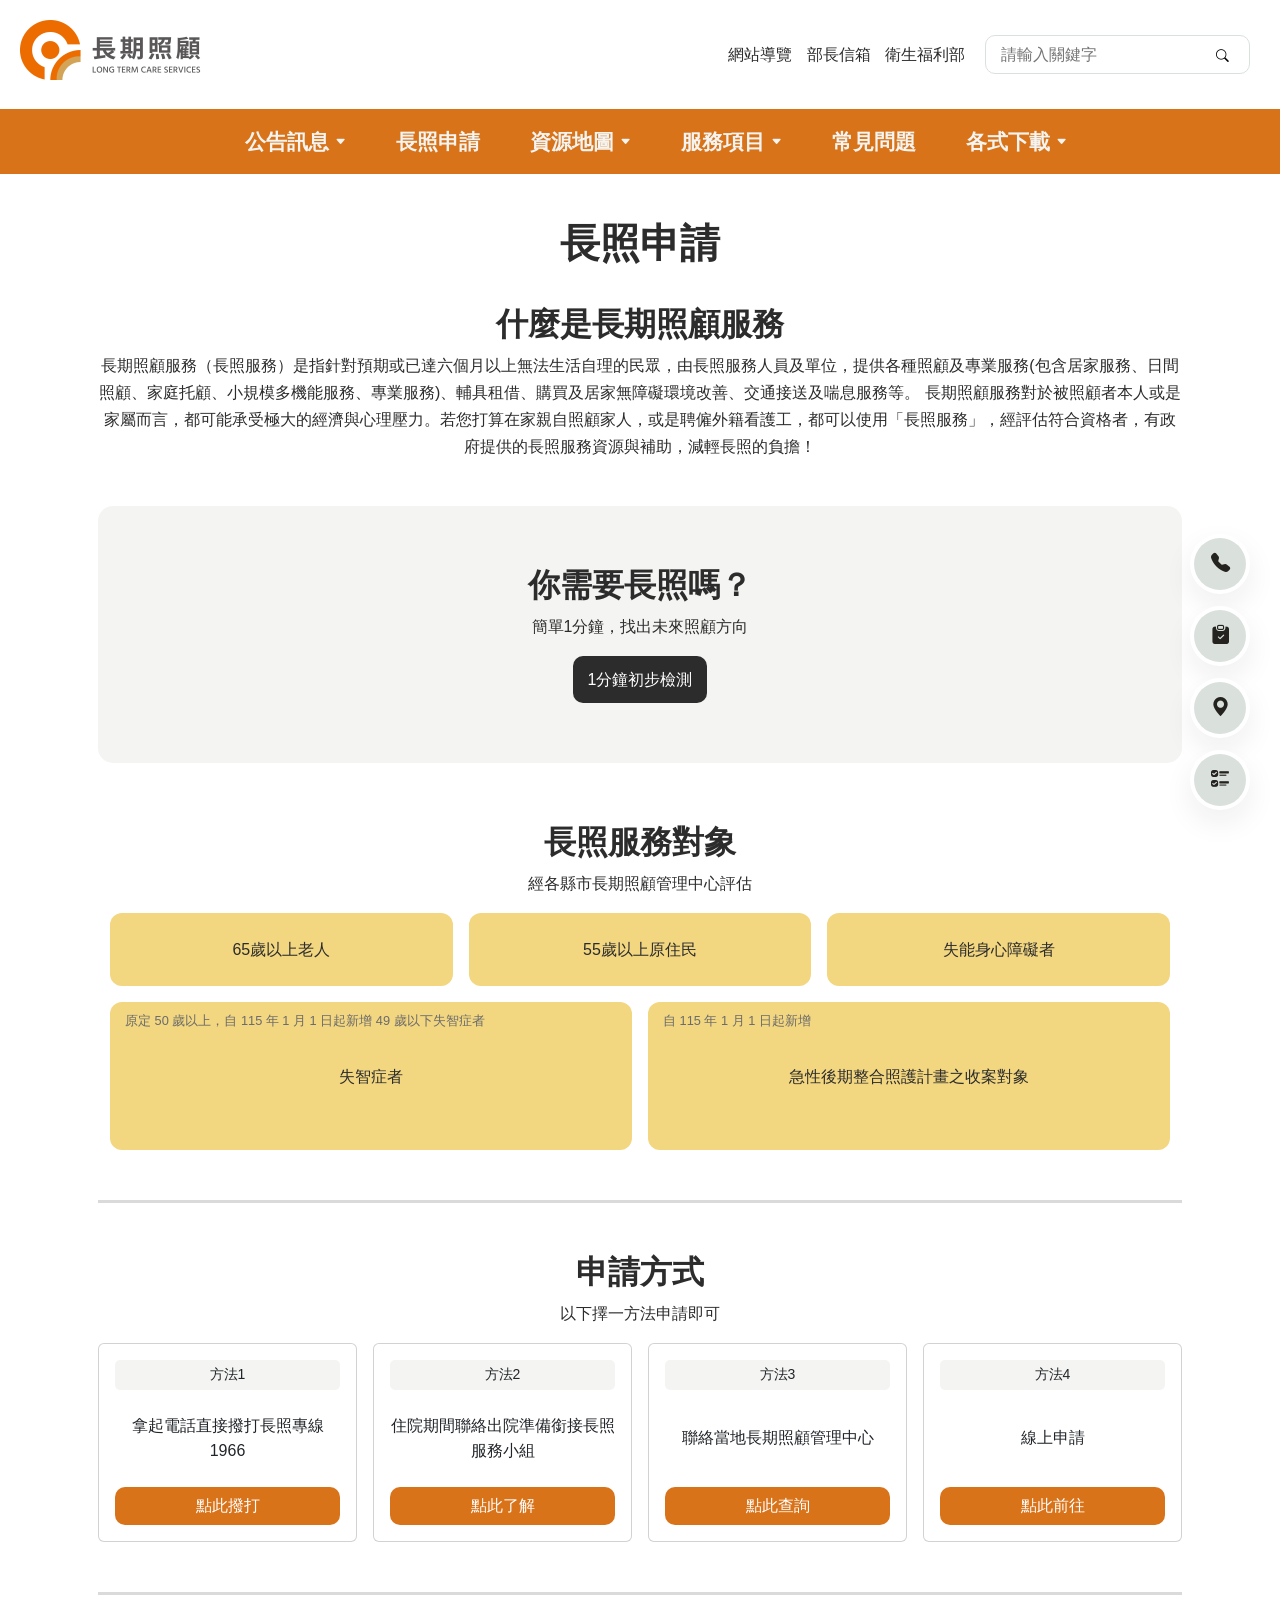
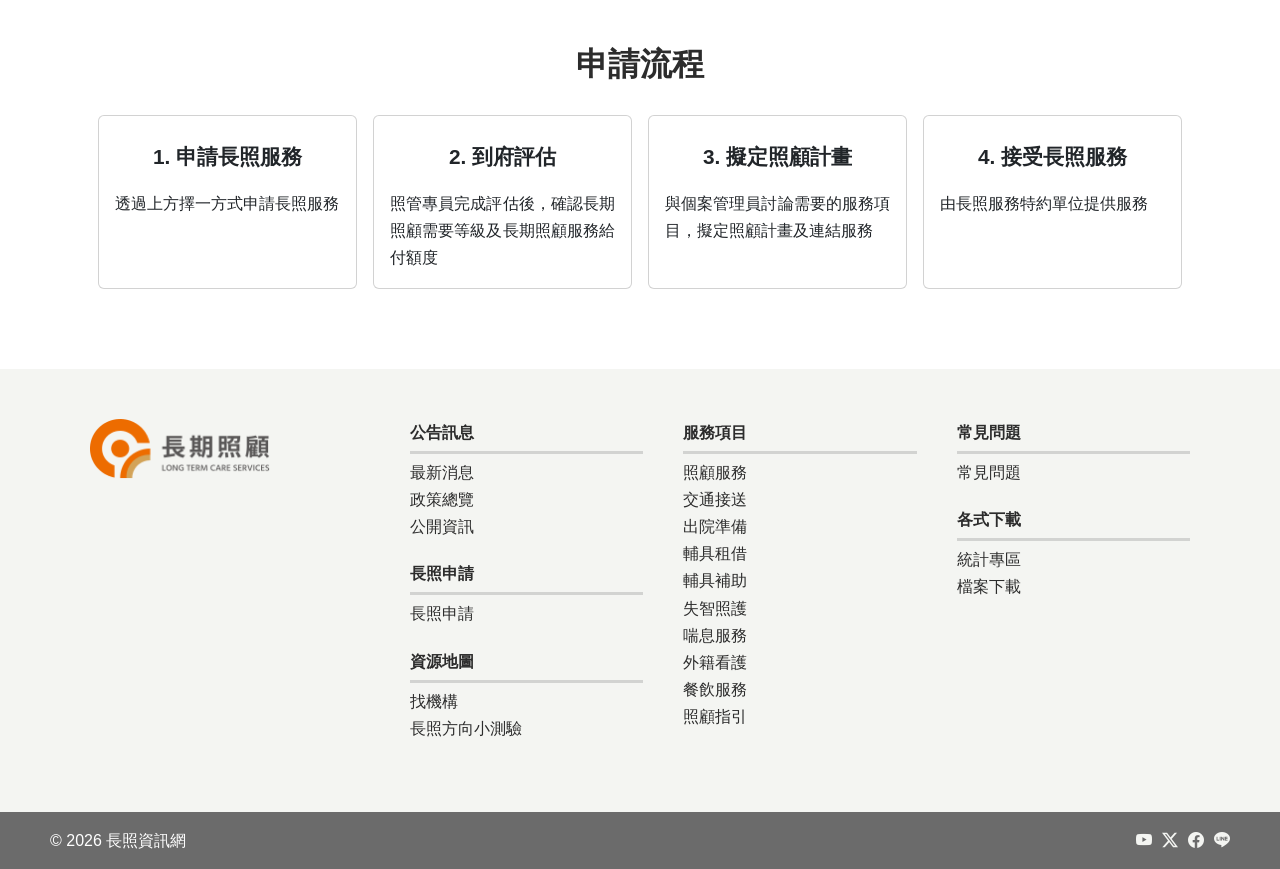
==== commit 76079802: "把浮動選單套用到每個頁面，並建立頁首+頁尾+浮動選單的獨立JS" ====
--- a/apply.html
+++ b/apply.html
@@ -355,7 +355,7 @@
                     <div class="self-check box">
                         <h2>你需要長照嗎？</h2>
                         <p>簡單1分鐘，找出未來照顧方向</p>
-                        <a href="#">1分鐘初步檢測</a>
+                        <a href="./self-check.html" target="_blank" rel="noopener noreferrer">1分鐘初步檢測</a>
                     </div>
                 </section>
 
@@ -528,9 +528,9 @@
                             <p>公告訊息</p>
                             <hr>
                             <ul>
-                                <li><a href="./notice.html">最新消息</a></li>
-                                <li><a href="./notice.html">政策總覽</a></li>
-                                <li><a href="./notice.html">公開資訊</a></li>
+                                <li><a href="./notice.html?category=news">最新消息</a></li>
+                                <li><a href="./notice.html?category=policy">政策總覽</a></li>
+                                <li><a href="./notice.html?category=info">公開資訊</a></li>
                             </ul>
                         </li>
 
@@ -608,98 +608,48 @@
             </div>
         </div>
     </footer>
+
+    <!-- =============== -->
+    <!-- 右側浮動快速選單 -->
+    <!-- =============== -->
+    <nav class="quick-menu" aria-label="快速選單">
+
+        <!-- 1966 長照專線 -->
+        <a href="tel:1966" class="quick-menu-item">
+            <span class="quick-menu-text">1966 長照專線</span>
+            <span class="quick-menu-icon">
+                <i class="bi bi-telephone-fill"></i>
+            </span>
+        </a>
+
+        <!-- 長照申請 -->
+        <a href="./apply.html" class="quick-menu-item">
+            <span class="quick-menu-text">怎麼申請長照？</span>
+            <span class="quick-menu-icon">
+                <i class="bi bi-clipboard-check-fill"></i>
+            </span>
+        </a>
+
+        <!-- 資源地圖 -->
+        <a href="./find.html" class="quick-menu-item">
+            <span class="quick-menu-text">資源地圖</span>
+            <span class="quick-menu-icon">
+                <i class="bi bi-geo-alt-fill"></i>
+            </span>
+        </a>
+
+        <!-- 長照方向小測驗 -->
+        <a href="./self-check.html" class="quick-menu-item">
+            <span class="quick-menu-text">長照方向小測驗</span>
+            <span class="quick-menu-icon">
+                <i class="bi bi-ui-checks"></i>
+            </span>
+        </a>
+
+    </nav>
     </div>
 
-    <script>
-        // ================
-        // 取得HTML元素
-        // ================
-
-        // 漢堡選單按鈕
-        const menuButton = document.querySelector('.menu-button');
-
-        // 手機版選單
-        const mobileNav = document.querySelector('.mobile-nav');
-
-        // 搜尋按鈕
-        const searchButton = document.querySelector('.mobile-search');
-
-        // 搜尋框
-        const mobileSearchForm = document.querySelector('.mobile-search-form');
-
-        // 手機漢堡選單內按鈕（公告訊息、資源地圖...）
-        const menuTitles = document.querySelectorAll('.menu-title');
-
-        // ================
-        // 漢堡選單
-        // ================
-
-        menuButton.addEventListener('click', function () {
-            // 開啟+關閉 mobile-nav
-            mobileNav.classList.toggle('active');
-            // 關閉 search-form
-            mobileSearchForm.classList.remove('active');
-            // 控制 body 滾動
-            updateBodyScroll();
-        })
-
-
-        // ================
-        // 搜尋按鈕
-        // ================
-
-        searchButton.addEventListener('click', function () {
-            // 開啟+關閉 search-form
-            mobileSearchForm.classList.toggle('active');
-            // 關閉 mobile-nav
-            mobileNav.classList.remove('active');
-            // 控制 body 滾動
-            updateBodyScroll();
-        })
-
-        // =========================
-        // 漢堡選單內按鈕+第二層選單
-        // =========================
-
-        menuTitles.forEach(function (button) {
-            button.addEventListener('click', function () {
-                const menu = button.parentElement.nextElementSibling;
-
-                // 如果已開啟→關閉
-                if (button.classList.contains('open')) {
-                    button.classList.remove('open');
-                    menu.classList.remove('open');
-                } else {
-                    // 先關閉其他選單
-                    menuTitles.forEach(function (item) {
-                        item.classList.remove('open');
-                        item.parentElement.nextElementSibling.classList.remove('open');
-                    });
-
-                    // 打開目前選單
-                    button.classList.add('open');
-                    menu.classList.add('open');
-                }
-            });
-        })
-
-        function updateBodyScroll() {
-            if (
-                mobileNav.classList.contains('active') || mobileSearchForm.classList.contains('active')
-            ) {
-                document.body.classList.add('menu-open');
-            } else {
-                document.body.classList.remove('menu-open');
-            }
-        }
-
-        // 切換回電腦版的時候解除body鎖定
-        window.addEventListener('resize', function () {
-            if (window.innerWidth > 991) {
-                document.body.classList.remove('menu-open');
-            }
-        });
-    </script>
+    <script src="./js/header+footer.js"></script>
 </body>
 
 </html>
--- a/css/header+footer.css
+++ b/css/header+footer.css
@@ -77,11 +77,16 @@
 
 .header-links>a {
     margin-left: 10px;
+    transition: color 0.3s ease;
 }
 
 a {
     text-decoration: none;
     color: var(--ink);
+}
+
+.header-links>a:hover {
+    color: var(--orange);
 }
 
 .search-form {
@@ -229,10 +234,20 @@
     width: 100%;
     padding: 10px 15px;
     border: none;
+    border-radius: 10px;
     background: none;
     text-align: left;
     white-space: nowrap;
     cursor: pointer;
+
+    transition: background-color 0.3s ease;
+}
+
+.main-nav .submenu a:hover,
+.mega-menu .mega-menu-list a:hover {
+    color: inherit;
+    text-decoration: none;
+    background-color: var(--soft);
 }
 
 /* ================== */
@@ -322,7 +337,7 @@
         display: grid;
         grid-template-columns: 1fr auto 1fr;
         align-items: center;
-        
+
         height: 70px;
         padding: 0 20px;
 
@@ -384,7 +399,7 @@
             transform 0.3s ease,
             visibility 0.3s ease;
 
-        z-index: 999;
+        z-index: 1200;
     }
 
     /* 搜尋按鈕+漢堡選單 漸漸向下展開 */
@@ -707,19 +722,19 @@
 
 @media (max-width: 992px) {
 
-    .footer-info{
+    .footer-info {
         flex-direction: column;
         align-items: center;
         padding: 40px 30px;
         gap: 30px;
     }
 
-    .footer-menu{
+    .footer-menu {
         width: 100%;
         margin-left: 0;
     }
 
-    .footer-menu>ul{
+    .footer-menu>ul {
         justify-content: center;
         gap: 30px;
     }
@@ -731,15 +746,303 @@
         padding: 35px 25px;
     }
 
-    .footer-info img{
+    .footer-info img {
         width: 150px;
     }
 }
 
-@media (max-width: 576px){
-
-    .copyright{
+@media (max-width: 576px) {
+
+    .copyright {
         padding: 15px 25px;
         flex-direction: column;
     }
+}
+
+/* =========================
+   右側浮動快速選單：桌機版
+   ========================= */
+
+.quick-menu {
+    position: fixed;
+    bottom: 10%;
+    right: 30px;
+    /* transform: translateY(-50%); */
+    z-index: 1000;
+
+    display: flex;
+    flex-direction: column;
+    align-items: flex-end;
+    gap: 12px;
+}
+
+.quick-menu-item {
+    display: flex;
+    flex-direction: row;
+    align-items: center;
+    justify-content: flex-end;
+    gap: 12px;
+
+    width: 60px;
+    height: 60px;
+    padding: 4px;
+    box-sizing: border-box;
+
+    overflow: hidden;
+    border-radius: 999px;
+
+    color: var(--ink);
+    background: var(--white);
+    box-shadow: var(--shadow);
+    text-decoration: none;
+    white-space: nowrap;
+
+    transition:
+        width 0.3s ease,
+        background-color 0.2s ease,
+        box-shadow 0.2s ease;
+}
+
+/* 滑鼠移過去時展開 */
+.quick-menu-item:hover,
+.quick-menu-item:focus-visible {
+    width: 220px;
+    background: var(--yellow);
+    box-shadow: 0 8px 22px rgba(33, 31, 27, 0.14);
+}
+
+.quick-menu a {
+    text-decoration: none;
+    color: inherit;
+}
+
+/* 文字區域 */
+.quick-menu-text {
+    flex: 1;
+    min-width: 0;
+    overflow: hidden;
+
+    font-size: 1rem;
+    font-weight: 600;
+    text-align: center;
+
+    opacity: 0;
+    transform: translateX(8px);
+
+    transition:
+        opacity 0.2s ease,
+        transform 0.3s ease;
+
+    padding: 10px 0;
+}
+
+/* 每個字的基本設定 */
+.quick-menu-text span {
+    display: inline-block;
+}
+
+/* 滑鼠移到文字時，文字依序跳動 */
+.quick-menu-text:hover span {
+    animation: jump 500ms ease-in-out;
+}
+
+/* 讓每個字依序跳起來 */
+.quick-menu-text:hover span:nth-child(1) {
+    animation-delay: 0ms;
+}
+
+.quick-menu-text:hover span:nth-child(2) {
+    animation-delay: 50ms;
+}
+
+.quick-menu-text:hover span:nth-child(3) {
+    animation-delay: 100ms;
+}
+
+.quick-menu-text:hover span:nth-child(4) {
+    animation-delay: 150ms;
+}
+
+.quick-menu-text:hover span:nth-child(5) {
+    animation-delay: 200ms;
+}
+
+.quick-menu-text:hover span:nth-child(6) {
+    animation-delay: 250ms;
+}
+
+.quick-menu-text:hover span:nth-child(7) {
+    animation-delay: 300ms;
+}
+
+.quick-menu-text:hover span:nth-child(8) {
+    animation-delay: 350ms;
+}
+
+.quick-menu-text:hover span:nth-child(9) {
+    animation-delay: 400ms;
+}
+
+.quick-menu-text:hover span:nth-child(10) {
+    animation-delay: 450ms;
+}
+
+@keyframes jump {
+
+    0%,
+    100% {
+        transform: translateY(0);
+    }
+
+    50% {
+        transform: translateY(-8px);
+    }
+}
+
+/* 展開時顯示文字 */
+.quick-menu-item:hover .quick-menu-text,
+.quick-menu-item:focus-visible .quick-menu-text {
+    opacity: 1;
+    transform: translateX(0);
+}
+
+/* ICON */
+.quick-menu-icon {
+    display: flex;
+    flex: 0 0 52px;
+    width: 52px;
+    height: 52px;
+
+    align-items: center;
+    justify-content: center;
+
+    border-radius: 50%;
+    color: var(--dark);
+    background: var(--sage);
+    font-size: 1.2rem;
+}
+
+.quick-menu-item:hover .quick-menu-icon,
+.quick-menu-item:focus-visible .quick-menu-icon {
+    color: var(--white);
+    background: var(--deep-orange);
+}
+
+
+/* =========================
+   平板、手機版：底部滿版四欄
+   ========================= */
+
+@media (max-width: 991px) {
+
+    .quick-menu {
+        top: auto;
+        right: 0;
+        bottom: 0;
+        left: 0;
+
+        width: 100%;
+        transform: none;
+
+        display: grid;
+        grid-template-columns: repeat(4, minmax(0, 1fr));
+        gap: 0;
+
+        padding-bottom: env(safe-area-inset-bottom, 0px);
+
+        background: var(--sage);
+        border-top: 1px solid var(--line);
+        box-shadow: 0 -4px 16px rgba(33, 31, 27, 0.08);
+    }
+
+    /* 四個按鈕平均分配寬度 */
+    .quick-menu-item,
+    .quick-menu-item:hover,
+    .quick-menu-item:focus-visible {
+        width: 100%;
+        min-width: 0;
+        height: 76px;
+
+        padding: 16px 0px 6px;
+        box-sizing: border-box;
+
+        display: flex;
+        flex-direction: column;
+        align-items: center;
+        justify-content: center;
+        gap: 5px;
+
+        overflow: hidden;
+
+        border: none;
+        border-right: 1px solid var(--white);
+        border-radius: 0;
+
+        color: var(--ink);
+        background: var(--sage);
+        box-shadow: none;
+
+        transition: background-color 0.3s ease;
+    }
+
+    /* 最後一個按鈕不需要右側分隔線 */
+    .quick-menu-item:last-child {
+        border-right: none;
+    }
+
+    /* 手機版文字直接顯示，不使用桌機展開效果 */
+    .quick-menu-text {
+        display: block;
+        flex: 0 1 auto;
+
+        width: 100%;
+        min-width: 0;
+        padding: 0 0 20px;
+
+        overflow-wrap: anywhere;
+        word-break: normal;
+        white-space: normal;
+
+        font-size: clamp(0.85rem, 2.4vw, 1rem);
+        line-height: 1.3;
+        text-align: center;
+
+        opacity: 1;
+        transform: none;
+        transition: none;
+    }
+
+    /* 手機版每個字都不需要動畫 */
+    .quick-menu-text span,
+    .quick-menu-item:hover .quick-menu-text span {
+        display: inline;
+        animation: none;
+        transform: none;
+    }
+
+    /* 手機版 ICON 固定顯示在文字上方 */
+    .quick-menu-icon,
+    .quick-menu-item:hover .quick-menu-icon,
+    .quick-menu-item:focus-visible .quick-menu-icon {
+        display: flex;
+        flex: 0 0 auto;
+
+        width: auto;
+        height: auto;
+
+        color: var(--dark);
+        background: transparent;
+        border-radius: 0;
+
+        font-size: 1.2rem;
+    }
+
+    .quick-menu-item:hover{
+        background-color: var(--yellow);
+    }
+
+    /* 避免擋到footer，整個網頁底部增加padding */
+    .site-wrapper {
+        padding-bottom: calc(76px + env(safe-area-inset-bottom, 0px));
+    }
 }
